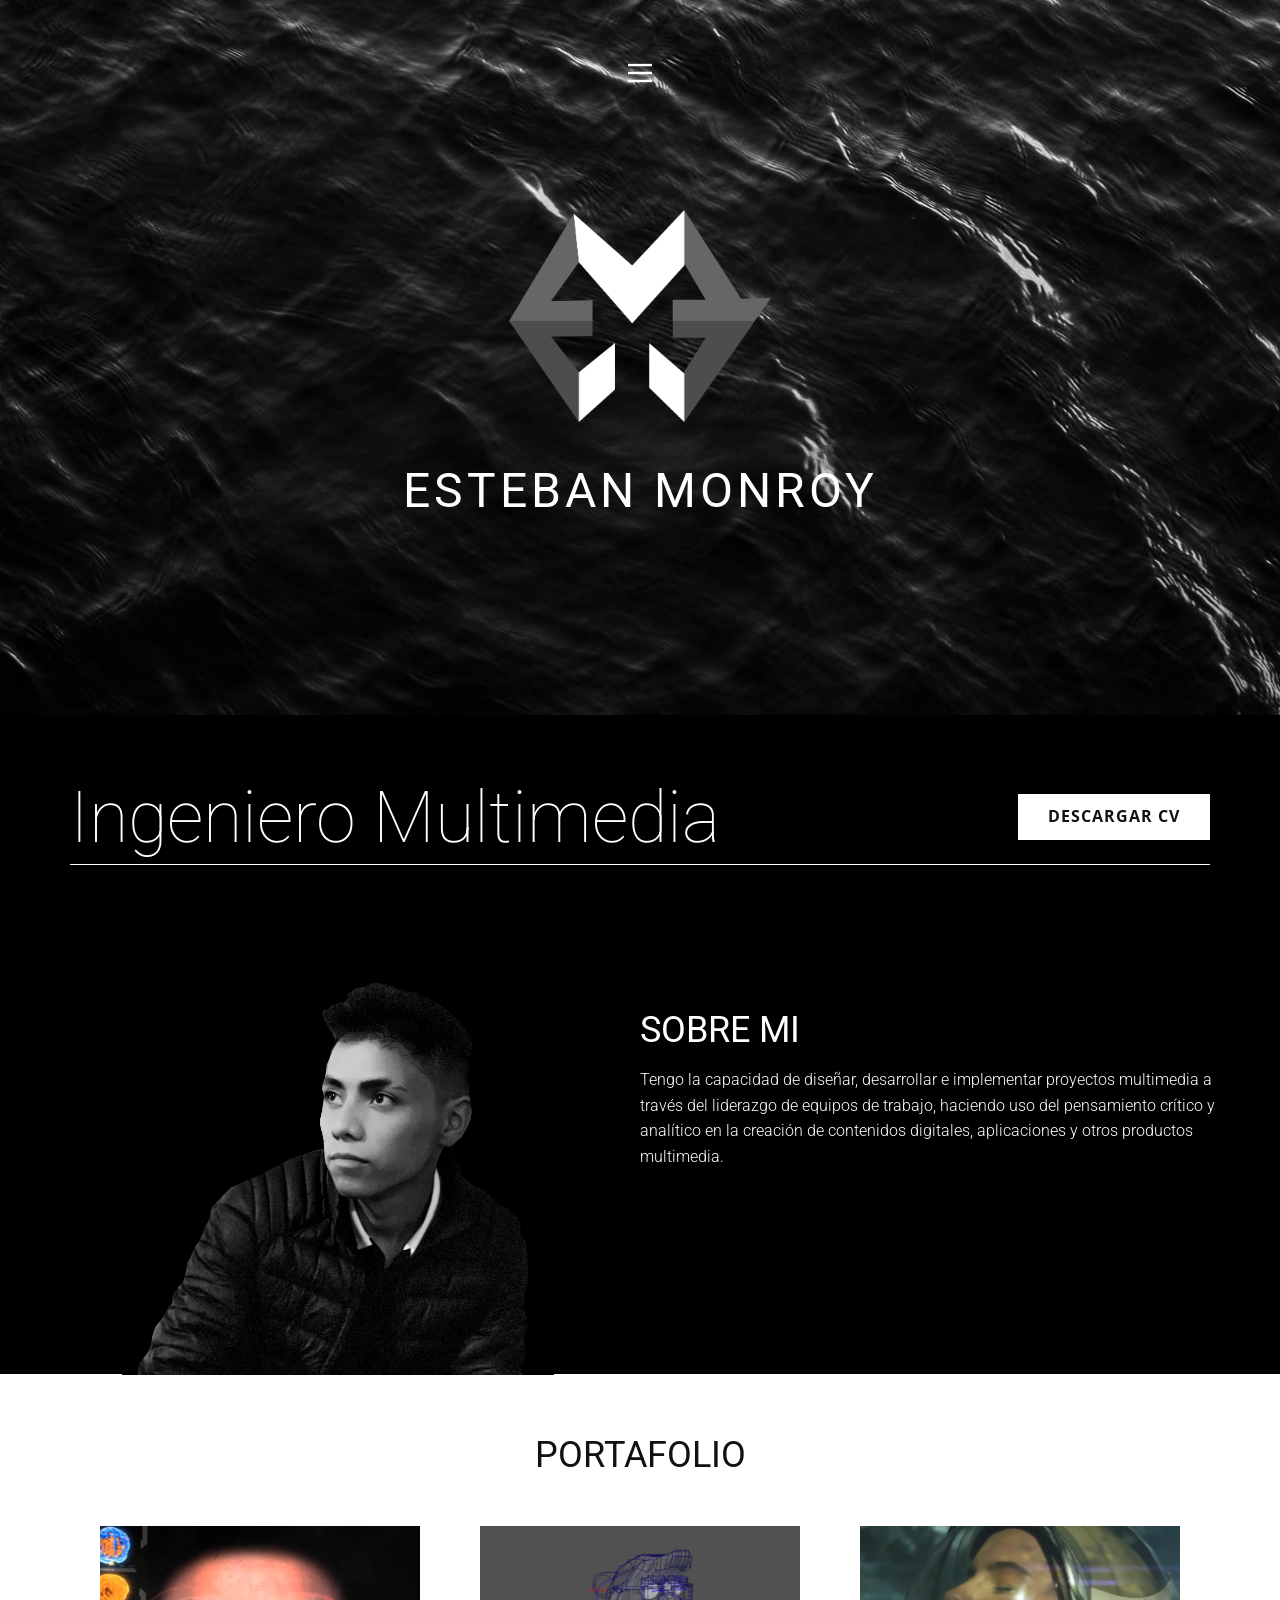
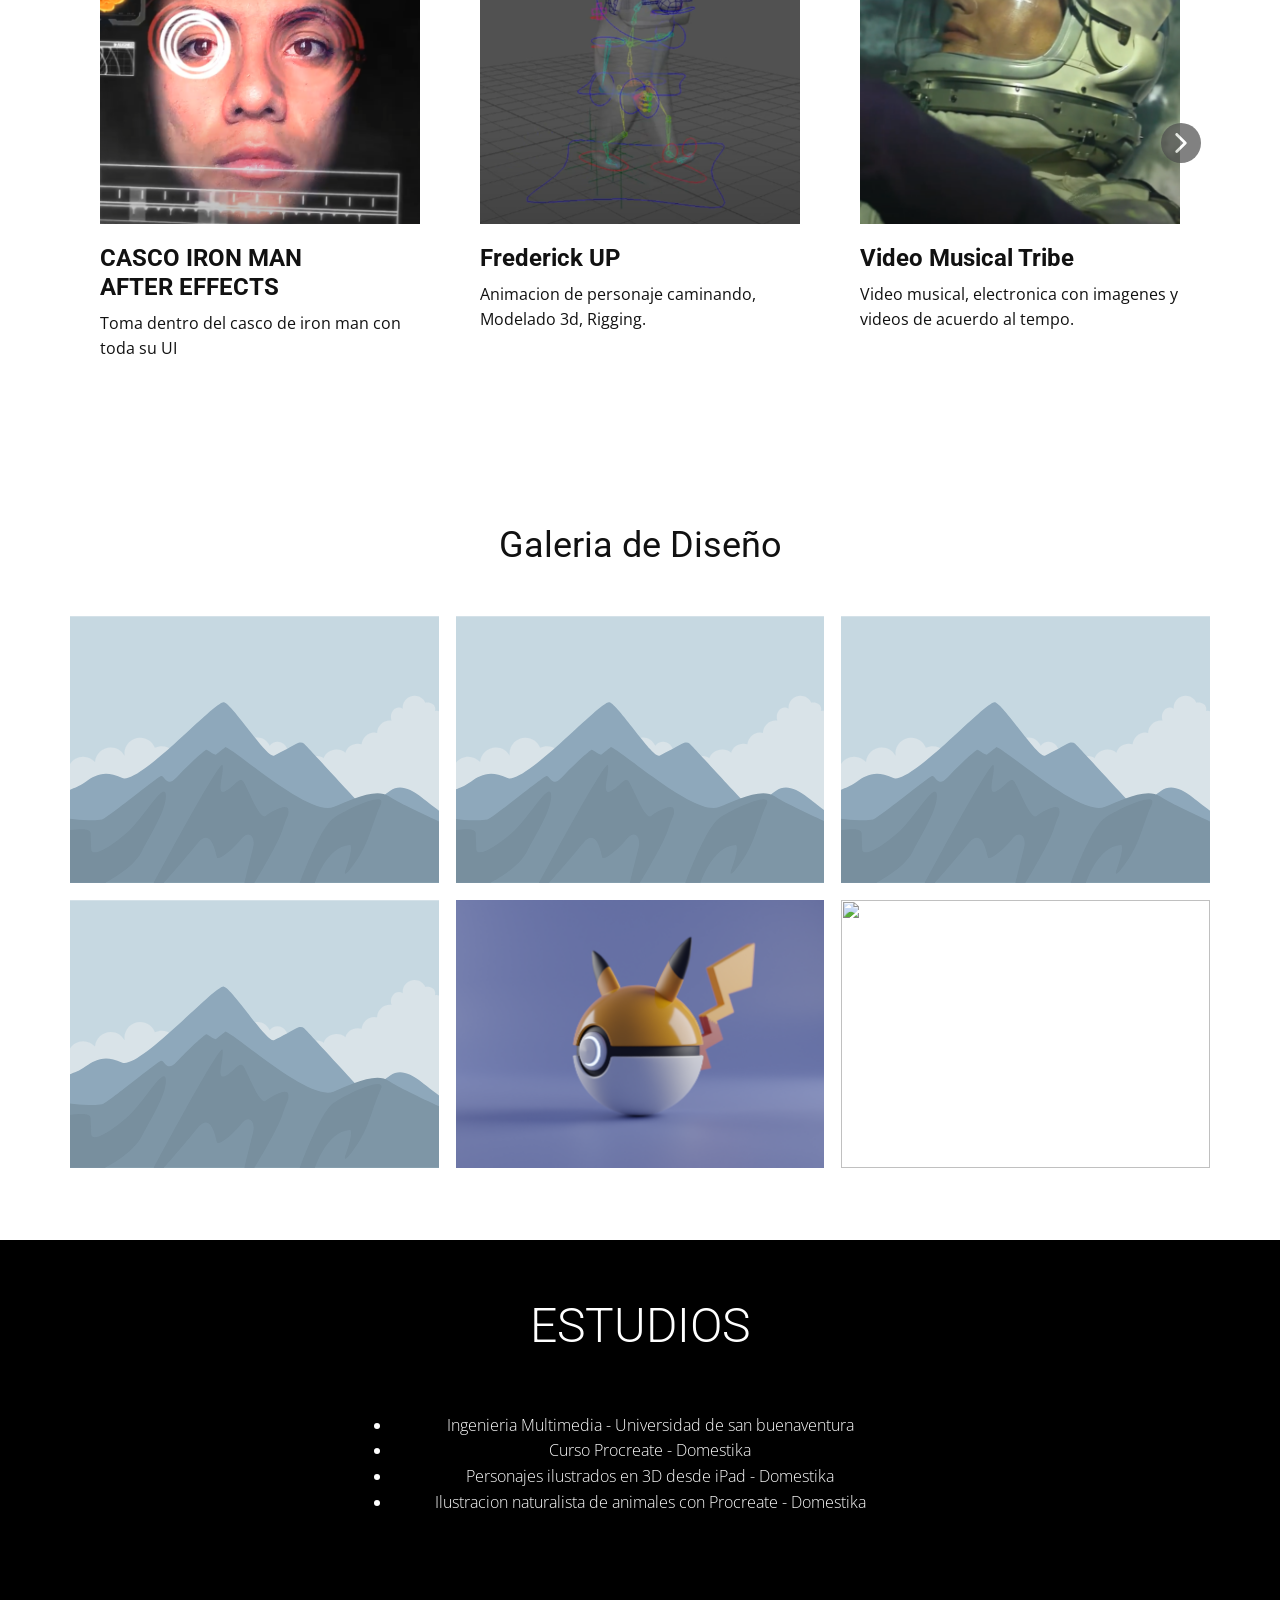
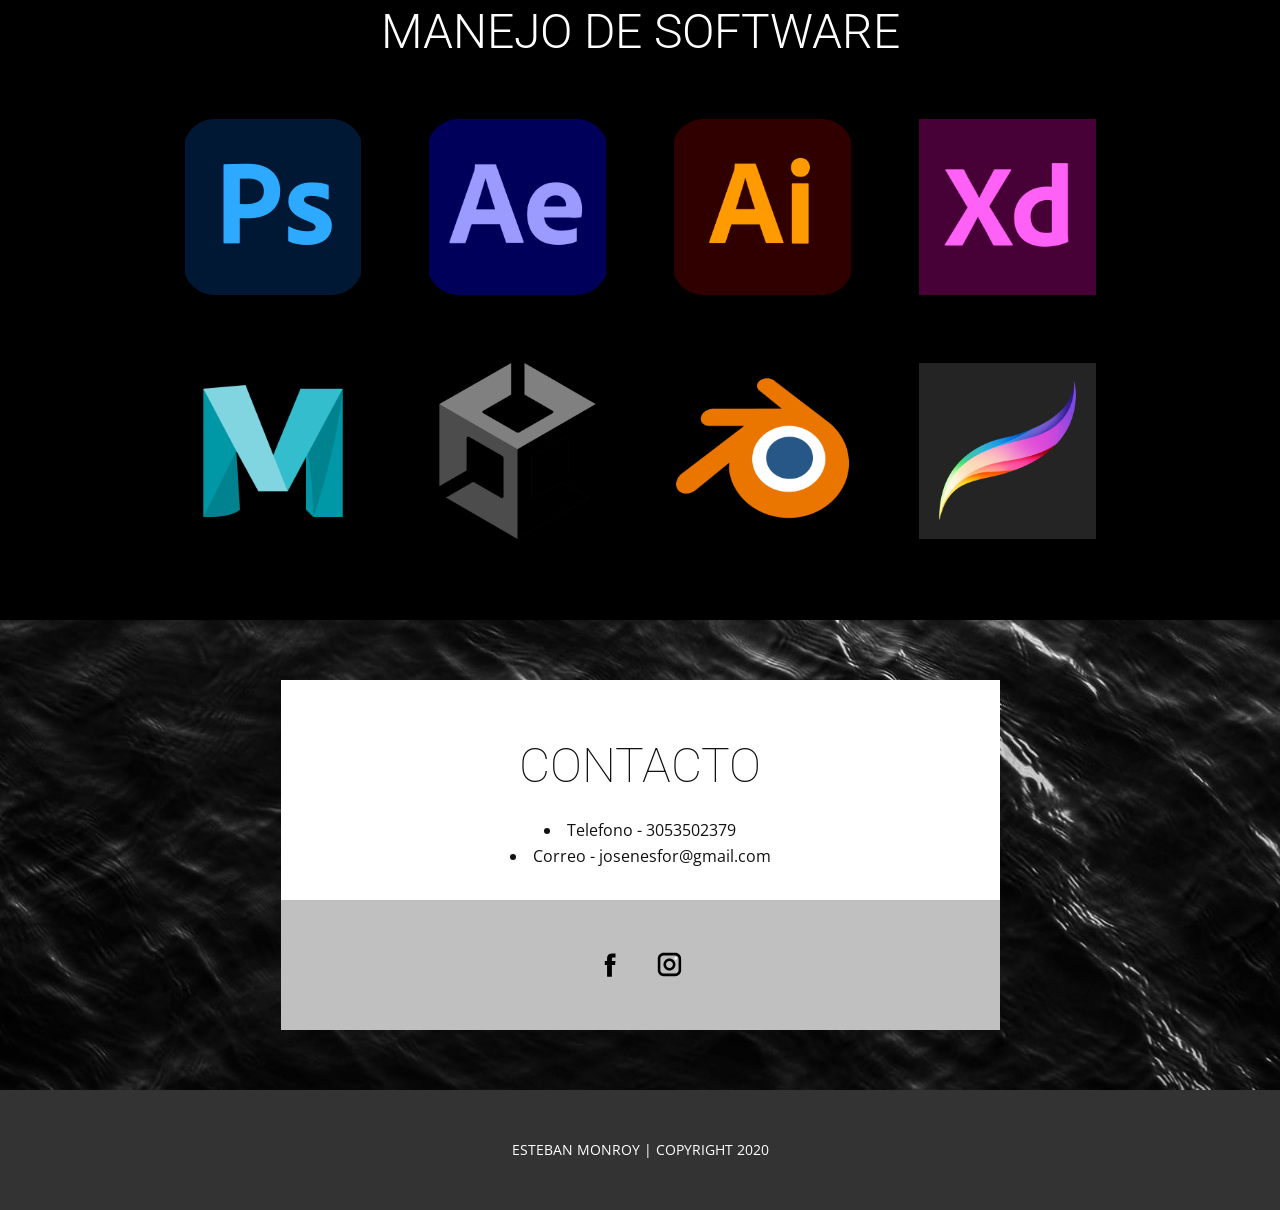
==== index.html @ 90d8652b "Update index.html" ====
<!DOCTYPE html>
<html style="font-size: 16px;" lang="es"><head>
    <meta name="viewport" content="width=device-width, initial-scale=1.0">
    <meta charset="utf-8">
    <meta name="keywords" content="Our advantages, good ideas&nbsp;great concept, About Our Team, testimonials, follow us">
    <meta name="description" content="">
    <title>Portafolio</title>
    <link rel="stylesheet" href="style.css" media="screen">
    <link rel="stylesheet" href="Portafolio.css" media="screen">
    <script class="u-script" type="text/javascript" src="js/jquery.js" defer=""></script>
    <script class="u-script" type="text/javascript" src="js/julios.js" defer=""></script>
    <meta name="generator" content="">
    <link id="u-theme-google-font" rel="stylesheet" href="https://fonts.googleapis.com/css?family=Roboto:100,100i,300,300i,400,400i,500,500i,700,700i,900,900i|Open+Sans:300,300i,400,400i,500,500i,600,600i,700,700i,800,800i">
    <meta name="theme-color" content="#478ac9">
    <meta property="og:title" content="Portafolio">
    <meta property="og:description" content="">
    <meta property="og:type" content="website">
  </head>
  <body class="u-body u-overlap u-xl-mode" data-lang="es"><header class="u-clearfix u-header u-sticky-d887 u-header" id="sec-5d52"><div class="u-clearfix u-sheet u-sheet-1">
        <nav class="u-align-left u-menu u-menu-hamburger u-offcanvas u-menu-1" data-responsive-from="XL">
          <div class="menu-collapse">
            <a class="u-button-style u-custom-text-active-color u-custom-text-color u-nav-link u-text-white" href="#" style="font-size: calc(1em + 8px); background-image: none;">
              <svg class="u-svg-link" preserveAspectRatio="xMidYMin slice" viewBox="0 0 302 302" style=""><use xmlns:xlink="http://www.w3.org/1999/xlink" xlink:href="#svg-5c50"></use></svg>
              <svg xmlns="http://www.w3.org/2000/svg" xmlns:xlink="http://www.w3.org/1999/xlink" version="1.1" id="svg-5c50" x="0px" y="0px" viewBox="0 0 302 302" style="enable-background:new 0 0 302 302;" xml:space="preserve" class="u-svg-content"><g><rect y="36" width="302" height="30"></rect><rect y="236" width="302" height="30"></rect><rect y="136" width="302" height="30"></rect>
</g><g></g><g></g><g></g><g></g><g></g><g></g><g></g><g></g><g></g><g></g><g></g><g></g><g></g><g></g><g></g></svg>
            </a>
          </div>
          <div class="u-custom-menu u-nav-container">
            <ul class="u-nav u-unstyled u-nav-1"><li class="u-nav-item"><a class="u-button-style u-nav-link u-text-active-palette-1-base u-text-hover-palette-2-base u-text-white" href="Portafolio.html#carousel_fd70" style="padding: 10px 20px;">Sobre mi</a>
</li><li class="u-nav-item"><a class="u-button-style u-nav-link u-text-active-palette-1-base u-text-hover-palette-2-base u-text-white" href="Portafolio.html#sec-193d" style="padding: 10px 20px;">Portafolio</a>
</li><li class="u-nav-item"><a class="u-button-style u-nav-link u-text-active-palette-1-base u-text-hover-palette-2-base u-text-white" href="Portafolio.html#carousel_4880" style="padding: 10px 20px;">Contacto</a>
</li></ul>
          </div>
          <div class="u-custom-menu u-nav-container-collapse">
            <div class="u-align-center u-black u-container-style u-inner-container-layout u-opacity u-opacity-95 u-sidenav">
              <div class="u-sidenav-overflow">
                <div class="u-menu-close"></div>
                <ul class="u-align-center u-nav u-popupmenu-items u-unstyled u-nav-2"><li class="u-nav-item"><a class="u-button-style u-nav-link" href="Portafolio.html#carousel_fd70">Sobre mi</a>
</li><li class="u-nav-item"><a class="u-button-style u-nav-link" href="Portafolio.html#sec-193d">Portafolio</a>
</li><li class="u-nav-item"><a class="u-button-style u-nav-link" href="Portafolio.html#carousel_4880">Contacto</a>
</li></ul>
              </div>
            </div>
            <div class="u-black u-menu-overlay u-opacity u-opacity-70"></div>
          </div>
        </nav>
      </div><style class="u-sticky-style" data-style-id="d887">.u-sticky-fixed.u-sticky-d887:before, .u-body.u-sticky-fixed .u-sticky-d887:before {
borders: top right bottom left !important
}</style></header>
    <section class="u-align-center u-clearfix u-image u-section-1" id="carousel_3143" data-image-width="1600" data-image-height="1067">
      <div class="u-clearfix u-sheet u-sheet-1">
        <img class="u-image u-image-default u-image-1" src="images/LOGOblanco.png" alt="" data-image-width="2705" data-image-height="2184">
        <div class="u-align-center u-container-style u-group u-shape-rectangle u-group-1">
          <div class="u-container-layout u-container-layout-1">
            <h4 class="u-text u-text-body-alt-color u-text-1">esteban monroy</h4>
          </div>
        </div>
      </div>
    </section>
	 
    <section class="u-align-center-lg u-align-center-md u-align-center-sm u-align-center-xl u-align-left-xs u-black u-clearfix u-section-2" id="carousel_fd70">
      <div class="u-clearfix u-sheet u-sheet-1">
        <a href="files/HOJA_DE_VIDA_DEFINITIVA.png" class="u-border-none u-btn u-button-style u-file-link u-white u-btn-1" target="_blank">DESCARGAR CV</a>
        <h2 class="u-align-left u-text u-text-1">Ingeniero Multime​dia</h2>
        <div class="u-border-1 u-border-white u-expanded-width u-line u-line-horizontal u-line-1"></div>
        <img class="u-expanded-width-xs u-image u-image-default u-image-1" alt="" data-image-width="839" data-image-height="1380" src="images/FF.jpg">
        <h4 class="u-align-left u-text u-text-2">SOBRE MI</h4>
        <p class="u-align-left u-custom-font u-heading-font u-text u-text-3"> Tengo la capacidad de diseñar, desarrollar
e implementar proyectos multimedia a través del liderazgo de equipos de trabajo,
haciendo uso del pensamiento crítico y analítico en la creación de contenidos
digitales, aplicaciones y otros productos multimedia.</p>
      </div>
    </section>
    <section class="u-align-center u-clearfix u-section-3" id="sec-193d">
      <div class="u-clearfix u-sheet u-valign-middle u-sheet-1">
        <h2 class="u-text u-text-default u-text-1">PORTAFOLIO</h2>
        <div class="u-expanded-width u-layout-horizontal u-list u-list-1">
          <div class="u-repeater u-repeater-1">
            <div class="u-align-left u-container-style u-list-item u-repeater-item">
              <div class="u-container-layout u-similar-container u-valign-top u-container-layout-1">
                <img class="u-expanded-width u-image u-image-default u-image-1" alt="" data-image-width="937" data-image-height="648" src="images/IRONMAN.png" data-href="https://youtu.be/lb_Itl7jSt4" data-target="_blank">
                <h4 class="u-text u-text-2">CASCO IRON MAN AFTER EFFECTS<br>
                </h4>
                <p class="u-text u-text-3">Toma dentro del casco de iron man con toda su UI</p>
              </div>
            </div>
            <div class="u-align-left u-container-style u-list-item u-repeater-item">
              <div class="u-container-layout u-similar-container u-valign-top u-container-layout-2">
                <img class="u-expanded-width u-image u-image-default u-image-2" alt="" data-image-width="456" data-image-height="487" src="images/FRED.png" data-href="https://youtu.be/0KXmQfmHPsg" data-target="_blank">
                <h4 class="u-text u-text-4">Frederick UP</h4>
                <p class="u-text u-text-5">Animacion de personaje caminando, Modelado 3d, Rigging.</p>
              </div>
            </div>
            <div class="u-align-left u-container-style u-list-item u-repeater-item">
              <div class="u-container-layout u-similar-container u-valign-top u-container-layout-3">
                <img class="u-expanded-width u-image u-image-default u-image-3" alt="" data-image-width="902" data-image-height="630" src="images/astro.png" data-href="https://youtu.be/EswX46_uDIc" data-target="_blank">
                <h4 class="u-text u-text-6">Video Musical Tribe</h4>
                <p class="u-text u-text-7">Video musical, electronica con imagenes y videos de acuerdo al tempo.</p>
              </div>
            </div>
            <div class="u-align-left u-container-style u-list-item u-repeater-item">
              <div class="u-container-layout u-similar-container u-valign-top u-container-layout-4">
                <img class="u-expanded-width u-image u-image-default u-image-4" alt="" data-image-width="607" data-image-height="573" src="images/solar.png" data-href="https://youtu.be/O6yEi99Kqw0" data-target="_blank">
                <h4 class="u-text u-text-8">Sistema solar</h4>
                <p class="u-text u-text-9">Sistema solar creado con three.js</p>
              </div>
            </div>
            <div class="u-align-left u-container-style u-list-item u-repeater-item">
              <div class="u-container-layout u-similar-container u-valign-top u-container-layout-5">
                <img class="u-expanded-width u-image u-image-default u-image-5" alt="" data-image-width="647" data-image-height="555" src="images/juego.png" data-href="https://drive.google.com/drive/folders/1a66Q8Da0A51K2VMlPHNgiuGNJWp1ttrE?usp=sharing" data-target="_blank">
                <h4 class="u-text u-text-10">Juego Carro</h4>
                <p class="u-text u-text-11">Juego creado en Unity 3d.</p>
              </div>
            </div>
            <div class="u-align-left u-container-style u-list-item u-repeater-item">
              <div class="u-container-layout u-similar-container u-valign-top u-container-layout-6">
                <img class="u-expanded-width u-image u-image-default u-image-6" alt="" data-image-width="590" data-image-height="616" src="images/portal.png" data-href="https://youtu.be/Dad-5FTRIBs" data-target="_blank">
                <h4 class="u-text u-text-12">Portal Doctor Strange</h4>
                <p class="u-text u-text-13">Demostracion de manejo de nParticles en Maya.</p>
              </div>
            </div>
            <div class="u-align-left u-container-style u-list-item u-repeater-item">
              <div class="u-container-layout u-similar-container u-valign-top u-container-layout-7">
                <img class="u-expanded-width u-image u-image-default u-image-7" alt="" data-image-width="590" data-image-height="616" src="images/blandos.png" data-href="https://youtu.be/7Gz3d4m-Qxc">
                <h4 class="u-text u-text-14">Cuerpos Blandos</h4>
                <p class="u-text u-text-15">Demostracion de manejo de cuerpos blandos en Maya.</p>
              </div>
            </div>
          </div>
          <a class="u-absolute-vcenter u-gallery-nav u-gallery-nav-prev u-grey-70 u-icon-circle u-opacity u-opacity-70 u-spacing-10 u-text-white u-gallery-nav-1" href="#" role="button">
            <span aria-hidden="true">
              <svg viewBox="0 0 451.847 451.847"><path d="M97.141,225.92c0-8.095,3.091-16.192,9.259-22.366L300.689,9.27c12.359-12.359,32.397-12.359,44.751,0
c12.354,12.354,12.354,32.388,0,44.748L173.525,225.92l171.903,171.909c12.354,12.354,12.354,32.391,0,44.744
c-12.354,12.365-32.386,12.365-44.745,0l-194.29-194.281C100.226,242.115,97.141,234.018,97.141,225.92z"></path></svg>
            </span>
            <span class="sr-only">
              <svg viewBox="0 0 451.847 451.847"><path d="M97.141,225.92c0-8.095,3.091-16.192,9.259-22.366L300.689,9.27c12.359-12.359,32.397-12.359,44.751,0
c12.354,12.354,12.354,32.388,0,44.748L173.525,225.92l171.903,171.909c12.354,12.354,12.354,32.391,0,44.744
c-12.354,12.365-32.386,12.365-44.745,0l-194.29-194.281C100.226,242.115,97.141,234.018,97.141,225.92z"></path></svg>
            </span>
          </a>
          <a class="u-gallery-nav u-gallery-nav-next u-grey-70 u-icon-circle u-opacity u-opacity-70 u-spacing-10 u-text-white u-gallery-nav-2" href="#" role="button">
            <span aria-hidden="true">
              <svg viewBox="0 0 451.846 451.847"><path d="M345.441,248.292L151.154,442.573c-12.359,12.365-32.397,12.365-44.75,0c-12.354-12.354-12.354-32.391,0-44.744
L278.318,225.92L106.409,54.017c-12.354-12.359-12.354-32.394,0-44.748c12.354-12.359,32.391-12.359,44.75,0l194.287,194.284
c6.177,6.18,9.262,14.271,9.262,22.366C354.708,234.018,351.617,242.115,345.441,248.292z"></path></svg>
            </span>
            <span class="sr-only">
              <svg viewBox="0 0 451.846 451.847"><path d="M345.441,248.292L151.154,442.573c-12.359,12.365-32.397,12.365-44.75,0c-12.354-12.354-12.354-32.391,0-44.744
L278.318,225.92L106.409,54.017c-12.354-12.359-12.354-32.394,0-44.748c12.354-12.359,32.391-12.359,44.75,0l194.287,194.284
c6.177,6.18,9.262,14.271,9.262,22.366C354.708,234.018,351.617,242.115,345.441,248.292z"></path></svg>
            </span>
          </a>
        </div>
      </div>
    </section>
	  <section class="u-align-center u-clearfix u-block-1c5e-1" custom-posts-hash="T" data-post-id="1096038250" data-section-properties="{&quot;grid-spacing&quot;:&quot;10&quot;,&quot;spacingAdditional&quot;:&quot;none&quot;,&quot;stretch&quot;:true}" data-id="1c5e" data-posts-content="[{'images':[],'maps':[],'videos':[],'icons':[],'textWidth':1140,'textHeight':786,'id':1,'headingProp':'h2','textProp':'text'}]" data-style="gallery-2" id="sec-8913" data-source="Sketch" style="">
  <div class="u-clearfix u-sheet u-valign-middle u-block-1c5e-2" data-height-lg="598" data-height-md="534" data-height-sm="923" data-height-xs="1784" style="min-height: 786px">
    <h2 class="u-text u-text-default u-block-control u-block-1c5e-3" style="margin-top: 60px; margin-left: auto; margin-right: auto; margin-bottom: 0" data-block="14" data-block-type="Text">Galeria de Diseño</h2>
    
    <div class="u-expanded-width u-gallery u-layout-grid u-lightbox u-show-text-on-hover u-block-control u-block-1c5e-5" style="height: 552px; margin-top: 50px; margin-bottom: 60px; grid-gap: 17px 17px" data-block="16">
      <div class="u-gallery-inner u-block-1c5e-19" style="grid-template-columns: repeat(3, auto); grid-gap: 17px">
        <div class="u-effect-fade u-gallery-item u-block-control u-block-1c5e-6" style="" data-block="17" data-block-type="GalleryItem">
          <div class="u-back-slide u-block-1c5e-7" style="">
            <img class="u-back-image u-expanded u-block-1c5e-15" src="[data-uri]" style="">
          </div>
          <div class="u-over-slide u-shading u-block-1c5e-8" style="background-image: linear-gradient(0deg, rgba(var(--black-r),var(--black-g),var(--black-b),0.2), rgba(var(--black-r),var(--black-g),var(--black-b),0.2)); padding-top: 20px; padding-bottom: 20px; padding-left: 20px; padding-right: 20px">
            <h3 class="u-gallery-heading"></h3>
            <p class="u-gallery-text"></p>
          </div>
        </div>
        <div class="u-effect-fade u-gallery-item u-block-control u-block-1c5e-9" style="" data-block="18" data-block-type="GalleryItem">
          <div class="u-back-slide u-block-1c5e-10" style="">
            <img class="u-back-image u-expanded u-block-1c5e-16" src="[data-uri]" style="">
          </div>
          <div class="u-over-slide u-shading u-block-1c5e-11" style="background-image: linear-gradient(0deg, rgba(var(--black-r),var(--black-g),var(--black-b),0.2), rgba(var(--black-r),var(--black-g),var(--black-b),0.2)); padding-top: 20px; padding-bottom: 20px; padding-left: 20px; padding-right: 20px">
            <h3 class="u-gallery-heading"></h3>
            <p class="u-gallery-text"></p>
          </div>
        </div>
        <div class="u-effect-fade u-gallery-item u-block-control u-block-1c5e-12" style="" data-block="19" data-block-type="GalleryItem">
          <div class="u-back-slide u-block-1c5e-13" style="">
            <img class="u-back-image u-expanded u-block-1c5e-17" src="[data-uri]" style="">
          </div>
          <div class="u-over-slide u-shading u-block-1c5e-14" style="background-image: linear-gradient(0deg, rgba(var(--black-r),var(--black-g),var(--black-b),0.2), rgba(var(--black-r),var(--black-g),var(--black-b),0.2)); padding-top: 20px; padding-bottom: 20px; padding-left: 20px; padding-right: 20px">
            <h3 class="u-gallery-heading"></h3>
            <p class="u-gallery-text"></p>
          </div>
        </div>
        <div class="u-effect-fade u-gallery-item u-block-control u-block-1c5e-20" style="" data-block="20">
          <div class="u-back-slide u-block-1c5e-21" style="">
            <img class="u-back-image u-expanded u-block-1c5e-22" src="[data-uri]" style="">
          </div>
          <div class="u-over-slide u-shading u-block-1c5e-23" style="background-image: linear-gradient(0deg, rgba(var(--black-r),var(--black-g),var(--black-b),0.2), rgba(var(--black-r),var(--black-g),var(--black-b),0.2)); padding-top: 20px; padding-bottom: 20px; padding-left: 20px; padding-right: 20px">
            <h3 class="u-gallery-heading"></h3>
            <p class="u-gallery-text"></p>
          </div>
        </div>
        <div class="u-effect-fade u-gallery-item u-block-control u-block-1c5e-24" style="" data-block="21" data-block-type="GalleryItem">
          <div class="u-back-slide u-block-1c5e-25" style="">
            <img class="u-back-image u-expanded u-block-1c5e-26" src="images/pokeball.png" style="">
          </div>
          <div class="u-over-slide u-shading u-block-1c5e-27" style="background-image: linear-gradient(0deg, rgba(var(--black-r),var(--black-g),var(--black-b),0.2), rgba(var(--black-r),var(--black-g),var(--black-b),0.2)); padding-top: 20px; padding-bottom: 20px; padding-left: 20px; padding-right: 20px">
            <h3 class="u-gallery-heading"></h3>
            <p class="u-gallery-text"></p>
          </div>
        </div>
        <div class="u-effect-fade u-gallery-item u-block-control u-block-1c5e-28" style="" data-block="22">
          <div class="u-back-slide u-block-1c5e-29" style="">
            <img class="u-back-image u-expanded u-block-1c5e-30" src="images/cactus.png" style="">
          </div>
          <div class="u-over-slide u-shading u-block-1c5e-31" style="background-image: linear-gradient(0deg, rgba(var(--black-r),var(--black-g),var(--black-b),0.2), rgba(var(--black-r),var(--black-g),var(--black-b),0.2)); padding-top: 20px; padding-bottom: 20px; padding-left: 20px; padding-right: 20px">
            <h3 class="u-gallery-heading"></h3>
            <p class="u-gallery-text"></p>
          </div>
        </div>
      </div>
    </div>
  </div>
    <section class="u-align-center u-black u-clearfix u-section-4" id="carousel_c760">
      <div class="u-clearfix u-sheet u-sheet-1">
        <h2 class="u-text u-text-1">eSTUDIOS</h2>
        <ul class="u-text u-text-2">
          <li>Ingenieria Multimedia - Universidad de san buenaventura</li>
          <li>Curso Procreate - Domestika</li>
          <li>Personajes ilustrados en 3D desde iPad - Domestika</li>
          <li>Ilustracion naturalista de animales con Procreate - Domestika</li>
        </ul>
        <h2 class="u-text u-text-3">manejo de software</h2>
        <div class="u-gallery u-layout-grid u-no-transition u-show-text-none u-gallery-1">
          <div class="u-gallery-inner u-gallery-inner-1">
            <div class="u-gallery-item u-shape-rectangle" data-animation-name="" data-animation-duration="0" data-animation-delay="0" data-animation-direction="">
              <div class="u-back-slide">
                <img class="u-back-image u-expanded" src="images/Adobe_Photoshop_CC_icon.svg.png" data-image-width="180" data-image-height="176">
              </div>
              <div class="u-over-slide u-shading u-over-slide-1">
                <h3 class="u-gallery-heading"></h3>
                <p class="u-gallery-text"></p>
              </div>
            </div>
            <div class="u-gallery-item u-shape-rectangle" data-animation-name="" data-animation-duration="0" data-animation-delay="0" data-animation-direction="">
              <div class="u-back-slide" data-image-width="2101" data-image-height="2048">
                <img class="u-back-image u-expanded" src="images/Adobe_After_Effects_CC_icon.svg.png" data-image-width="180" data-image-height="176">
              </div>
              <div class="u-over-slide u-shading u-over-slide-2">
                <h3 class="u-gallery-heading"></h3>
                <p class="u-gallery-text"></p>
              </div>
            </div>
            <div class="u-gallery-item u-shape-rectangle" data-animation-name="" data-animation-duration="0" data-animation-delay="0" data-animation-direction="">
              <div class="u-back-slide" data-image-width="1051" data-image-height="1025">
                <img class="u-back-image u-expanded" src="images/Adobe_Illustrator_CC_icon.svg.png" data-image-width="180" data-image-height="176">
              </div>
              <div class="u-over-slide u-shading u-over-slide-3">
                <h3 class="u-gallery-heading"></h3>
                <p class="u-gallery-text"></p>
              </div>
            </div>
            <div class="u-gallery-item u-shape-rectangle" data-animation-name="" data-animation-duration="0" data-animation-delay="0" data-animation-direction="">
              <div class="u-back-slide">
                <img class="u-back-image u-expanded" src="images/unnamed.png" data-image-width="512" data-image-height="512">
              </div>
              <div class="u-over-slide u-shading u-over-slide-4">
                <h3 class="u-gallery-heading"></h3>
                <p class="u-gallery-text"></p>
              </div>
            </div>
            <div class="u-gallery-item u-shape-rectangle" data-animation-name="" data-animation-duration="0" data-animation-delay="0" data-animation-direction="">
              <div class="u-back-slide">
                <img class="u-back-image u-expanded u-image-contain" src="images/autodesk-maya.png" data-image-width="480" data-image-height="480">
              </div>
              <div class="u-over-slide u-shading u-over-slide-5">
                <h3 class="u-gallery-heading"></h3>
                <p class="u-gallery-text"></p>
              </div>
            </div>
            <div class="u-gallery-item u-shape-rectangle" data-animation-name="" data-animation-duration="0" data-animation-delay="0" data-animation-direction="">
              <div class="u-back-slide" data-image-width="512" data-image-height="512">
                <img class="u-back-image u-expanded" src="images/5969294.png" data-image-width="180" data-image-height="176">
              </div>
              <div class="u-over-slide u-shading u-over-slide-6">
                <h3 class="u-gallery-heading"></h3>
                <p class="u-gallery-text"></p>
              </div>
            </div>
            <div class="u-gallery-item u-shape-rectangle" data-animation-name="" data-animation-duration="0" data-animation-delay="0" data-animation-direction="">
              <div class="u-back-slide" data-image-width="512" data-image-height="512">
                <img class="u-back-image u-expanded" src="images/blender-icon.png" data-image-width="180" data-image-height="176">
              </div>
              <div class="u-over-slide u-shading u-over-slide-7">
                <h3 class="u-gallery-heading"></h3>
                <p class="u-gallery-text"></p>
              </div>
            </div>
            <div class="u-gallery-item u-shape-rectangle" data-animation-name="" data-animation-duration="0" data-animation-delay="0" data-animation-direction="">
              <div class="u-back-slide" data-image-width="1024" data-image-height="1024">
                <img class="u-back-image u-expanded" src="images/a0c52a9161464b1736c6ff00cf49d81f.png" data-image-width="180" data-image-height="176">
              </div>
              <div class="u-over-slide u-shading u-over-slide-8">
                <h3 class="u-gallery-heading"></h3>
                <p class="u-gallery-text"></p>
              </div>
            </div>
          </div>
        </div>
      </div>
    </section>
    <section class="u-align-center u-clearfix u-image u-section-5" id="carousel_4880" data-image-width="1600" data-image-height="1067">
      <div class="u-clearfix u-sheet u-sheet-1">
        <div class="u-clearfix u-layout-wrap u-layout-wrap-1">
          <div class="u-layout">
            <div class="u-layout-col">
              <div class="u-align-center u-container-style u-layout-cell u-size-30 u-white u-layout-cell-1">
                <div class="u-container-layout u-valign-top-md u-valign-top-sm u-valign-top-xs u-container-layout-1">
                  <h2 class="u-text u-text-1">CONTACTO</h2>
                  <br>
                  <li>Telefono - 3053502379</li>
                  <li>Correo - josenesfor@gmail.com</li>
                </div>
              </div>
              
              <div class="u-align-center u-container-style u-grey-25 u-layout-cell u-size-30 u-layout-cell-2">
                <div class="u-container-layout u-valign-middle u-container-layout-2">
                  <div class="u-social-icons u-spacing-10 u-social-icons-1">
                    <a class="u-social-url" title="facebook" target="_blank" href="https://www.facebook.com/esteban.monroy.965"><span class="u-icon u-icon-circle u-social-facebook u-social-icon u-text-black u-icon-1"><svg class="u-svg-link" preserveAspectRatio="xMidYMin slice" viewBox="0 0 112 112" style=""><use xmlns:xlink="http://www.w3.org/1999/xlink" xlink:href="#svg-c37a"></use></svg><svg class="u-svg-content" viewBox="0 0 112 112" x="0" y="0" id="svg-c37a"><path fill="currentColor" d="M75.5,28.8H65.4c-1.5,0-4,0.9-4,4.3v9.4h13.9l-1.5,15.8H61.4v45.1H42.8V58.3h-8.8V42.4h8.8V32.2
	c0-7.4,3.4-18.8,18.8-18.8h13.8v15.4H75.5z"></path></svg></span>
                    </a>
                    <a class="u-social-url" title="instagram" target="_blank" href="https://www.instagram.com/allinonebogota/?igshid=ZDg1NjBiNjg%3D"><span class="u-icon u-icon-circle u-social-icon u-social-instagram u-text-black u-icon-2"><svg class="u-svg-link" preserveAspectRatio="xMidYMin slice" viewBox="0 0 112 112" style=""><use xmlns:xlink="http://www.w3.org/1999/xlink" xlink:href="#svg-e47b"></use></svg><svg class="u-svg-content" viewBox="0 0 112 112" x="0" y="0" id="svg-e47b"><path fill="currentColor" d="M55.9,32.9c-12.8,0-23.2,10.4-23.2,23.2s10.4,23.2,23.2,23.2s23.2-10.4,23.2-23.2S68.7,32.9,55.9,32.9z
	 M55.9,69.4c-7.4,0-13.3-6-13.3-13.3c-0.1-7.4,6-13.3,13.3-13.3s13.3,6,13.3,13.3C69.3,63.5,63.3,69.4,55.9,69.4z"></path><path fill="#FFFFFF" d="M79.7,26.8c-3,0-5.4,2.5-5.4,5.4s2.5,5.4,5.4,5.4c3,0,5.4-2.5,5.4-5.4S82.7,26.8,79.7,26.8z"></path><path fill="currentColor" d="M78.2,11H33.5C21,11,10.8,21.3,10.8,33.7v44.7c0,12.6,10.2,22.8,22.7,22.8h44.7c12.6,0,22.7-10.2,22.7-22.7
	V33.7C100.8,21.1,90.6,11,78.2,11z M91,78.4c0,7.1-5.8,12.8-12.8,12.8H33.5c-7.1,0-12.8-5.8-12.8-12.8V33.7
	c0-7.1,5.8-12.8,12.8-12.8h44.7c7.1,0,12.8,5.8,12.8,12.8V78.4z"></path></svg></span>
                    </a>
                  </div>
                </div>
              </div>
            </div>
          </div>
        </div>
      </div>
    </section>
    
    
    <footer class="u-align-center u-clearfix u-footer u-grey-80 u-footer" id="sec-9560"><div class="u-clearfix u-sheet u-sheet-1">
        <p class="u-small-text u-text u-text-variant u-text-1">ESTEBAN MONROY | COPYRIGHT 2020</p>
      </div></footer>

  
</body></html>
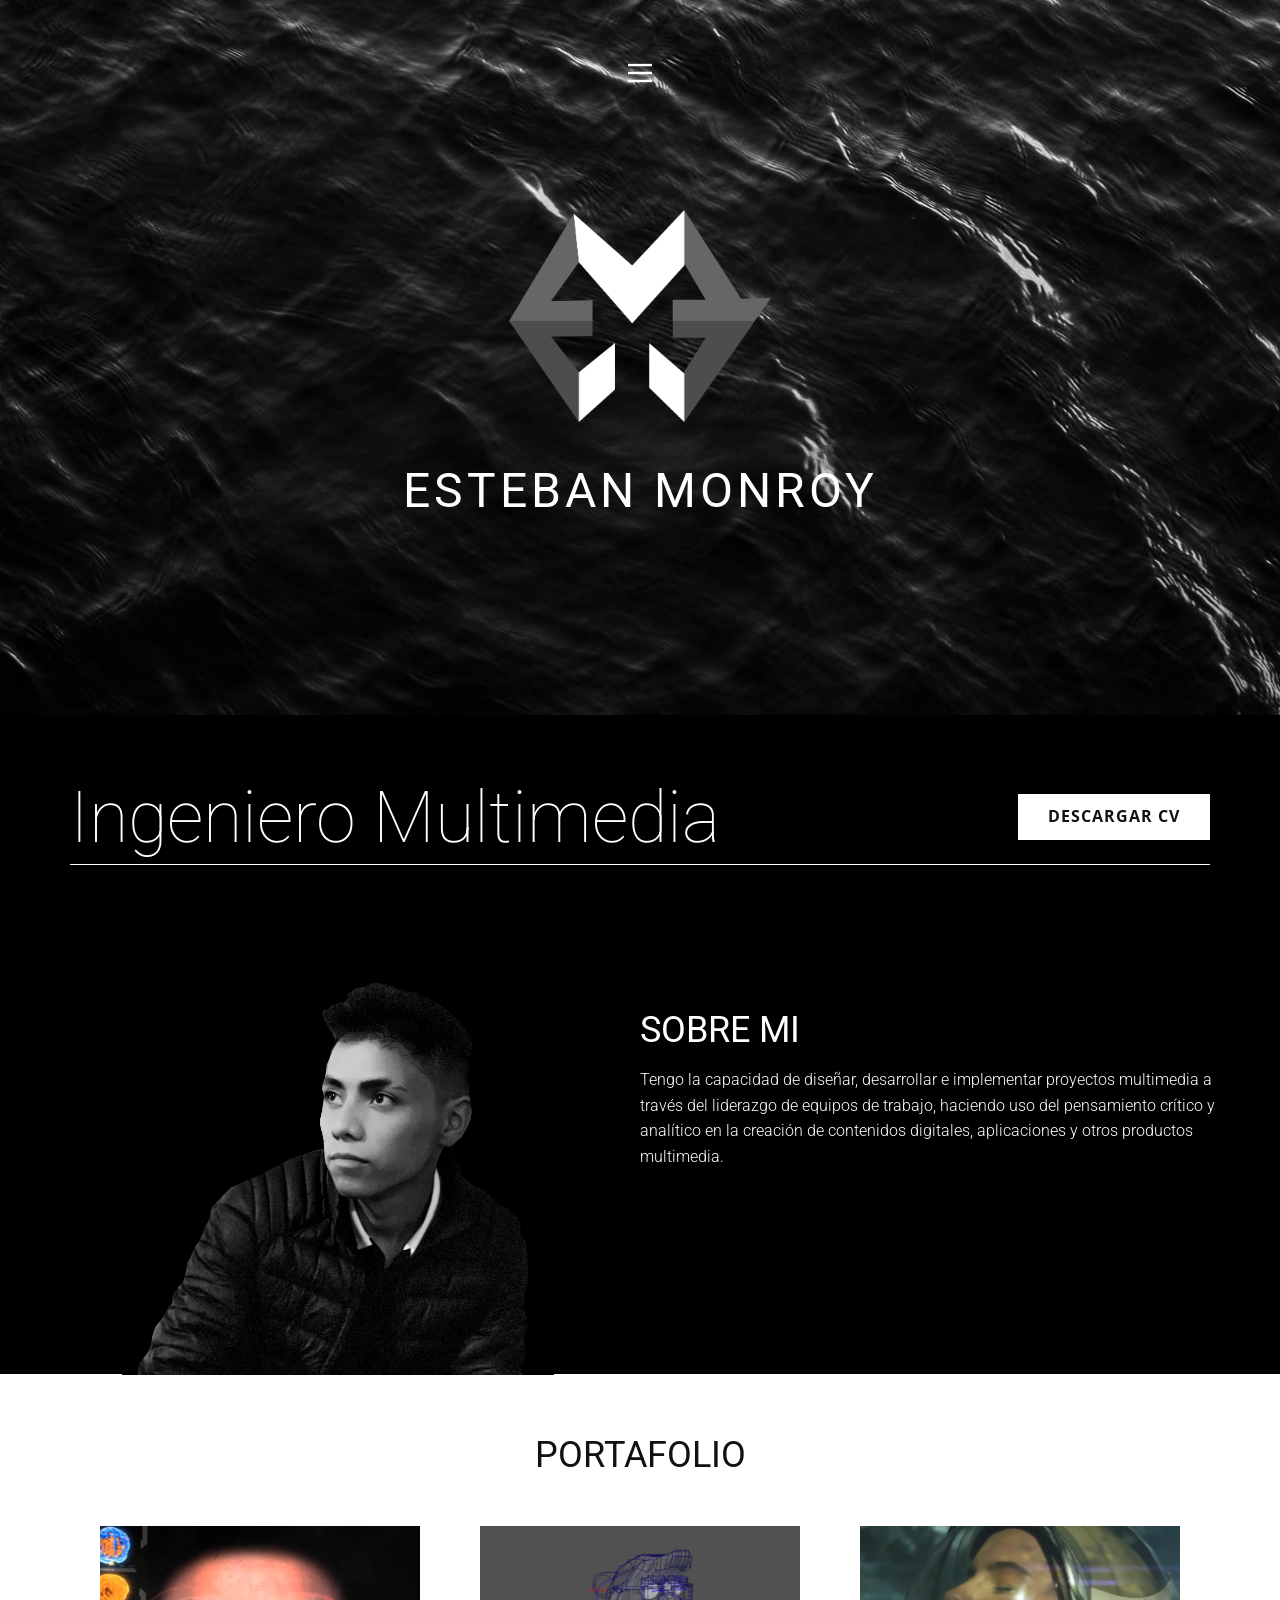
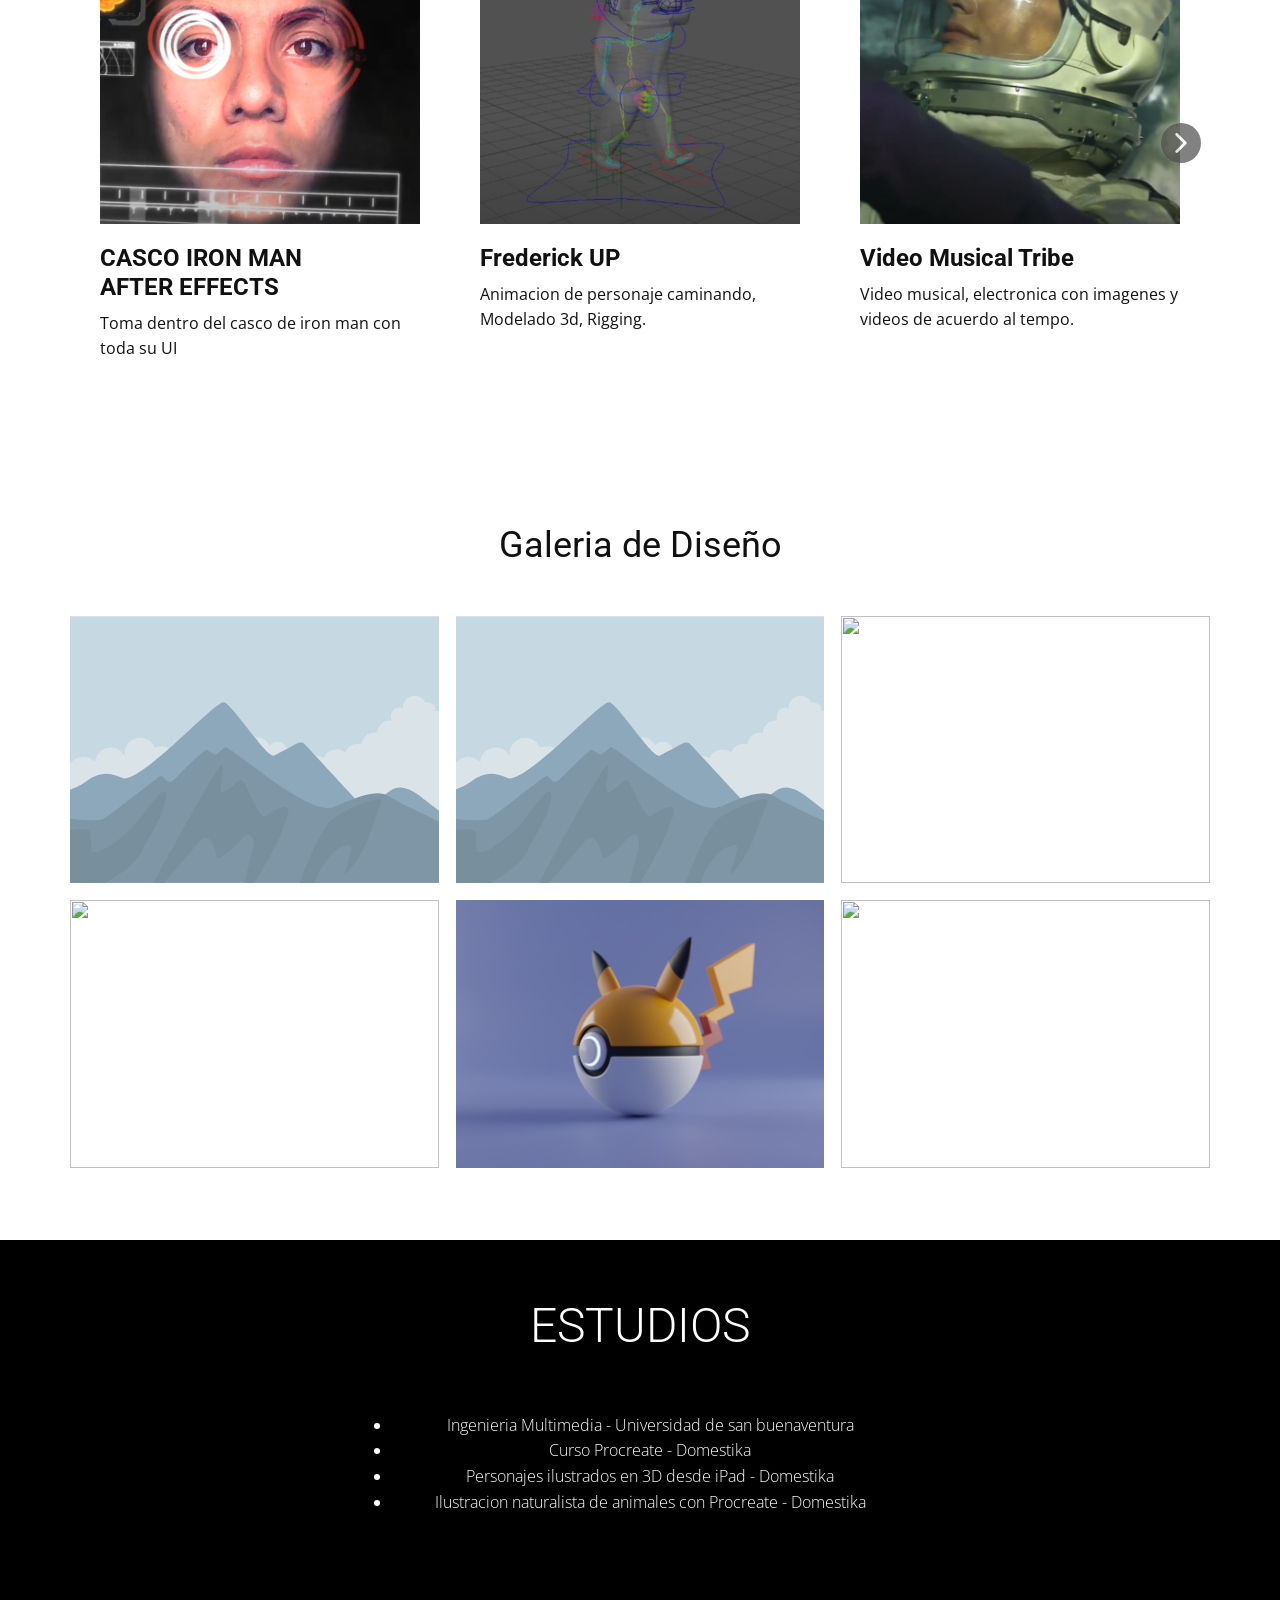
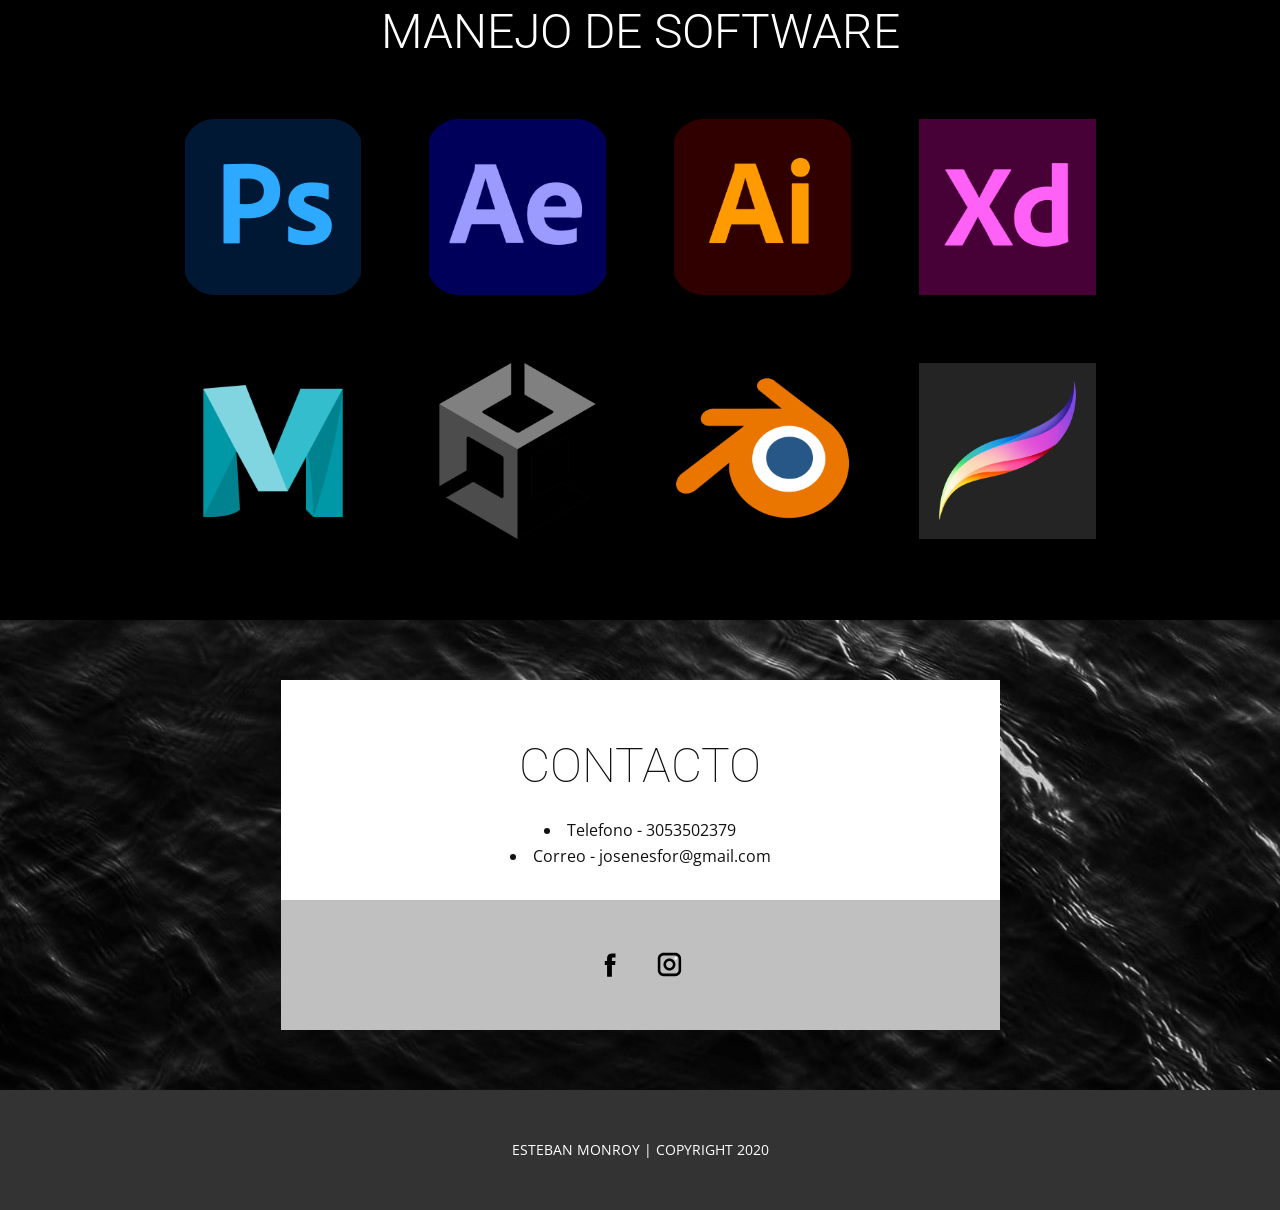
==== commit abf7c3a8: "Update index.html" ====
--- a/index.html
+++ b/index.html
@@ -100,9 +100,9 @@
             </div>
             <div class="u-align-left u-container-style u-list-item u-repeater-item">
               <div class="u-container-layout u-similar-container u-valign-top u-container-layout-4">
-                <img class="u-expanded-width u-image u-image-default u-image-4" alt="" data-image-width="607" data-image-height="573" src="images/solar.png" data-href="https://youtu.be/O6yEi99Kqw0" data-target="_blank">
-                <h4 class="u-text u-text-8">Sistema solar</h4>
-                <p class="u-text u-text-9">Sistema solar creado con three.js</p>
+                <img class="u-expanded-width u-image u-image-default u-image-4" alt="" data-image-width="607" data-image-height="573" src="images/waves.png" data-href="https://youtu.be/NyaN7M2RBeE" data-target="_blank">
+                <h4 class="u-text u-text-8">Movimiento con la musica C4D</h4>
+                <p class="u-text u-text-9">Movimiento de particulas creado con Cinema 4D</p>
               </div>
             </div>
             <div class="u-align-left u-container-style u-list-item u-repeater-item">
@@ -180,7 +180,7 @@
         </div>
         <div class="u-effect-fade u-gallery-item u-block-control u-block-1c5e-12" style="" data-block="19" data-block-type="GalleryItem">
           <div class="u-back-slide u-block-1c5e-13" style="">
-            <img class="u-back-image u-expanded u-block-1c5e-17" src="[data-uri]" style="">
+            <img class="u-back-image u-expanded u-block-1c5e-17" src="images/logo.png" style="">
           </div>
           <div class="u-over-slide u-shading u-block-1c5e-14" style="background-image: linear-gradient(0deg, rgba(var(--black-r),var(--black-g),var(--black-b),0.2), rgba(var(--black-r),var(--black-g),var(--black-b),0.2)); padding-top: 20px; padding-bottom: 20px; padding-left: 20px; padding-right: 20px">
             <h3 class="u-gallery-heading"></h3>
@@ -189,7 +189,7 @@
         </div>
         <div class="u-effect-fade u-gallery-item u-block-control u-block-1c5e-20" style="" data-block="20">
           <div class="u-back-slide u-block-1c5e-21" style="">
-            <img class="u-back-image u-expanded u-block-1c5e-22" src="[data-uri]" style="">
+            <img class="u-back-image u-expanded u-block-1c5e-22" src="images/ositoamoroso.png" style="">
           </div>
           <div class="u-over-slide u-shading u-block-1c5e-23" style="background-image: linear-gradient(0deg, rgba(var(--black-r),var(--black-g),var(--black-b),0.2), rgba(var(--black-r),var(--black-g),var(--black-b),0.2)); padding-top: 20px; padding-bottom: 20px; padding-left: 20px; padding-right: 20px">
             <h3 class="u-gallery-heading"></h3>
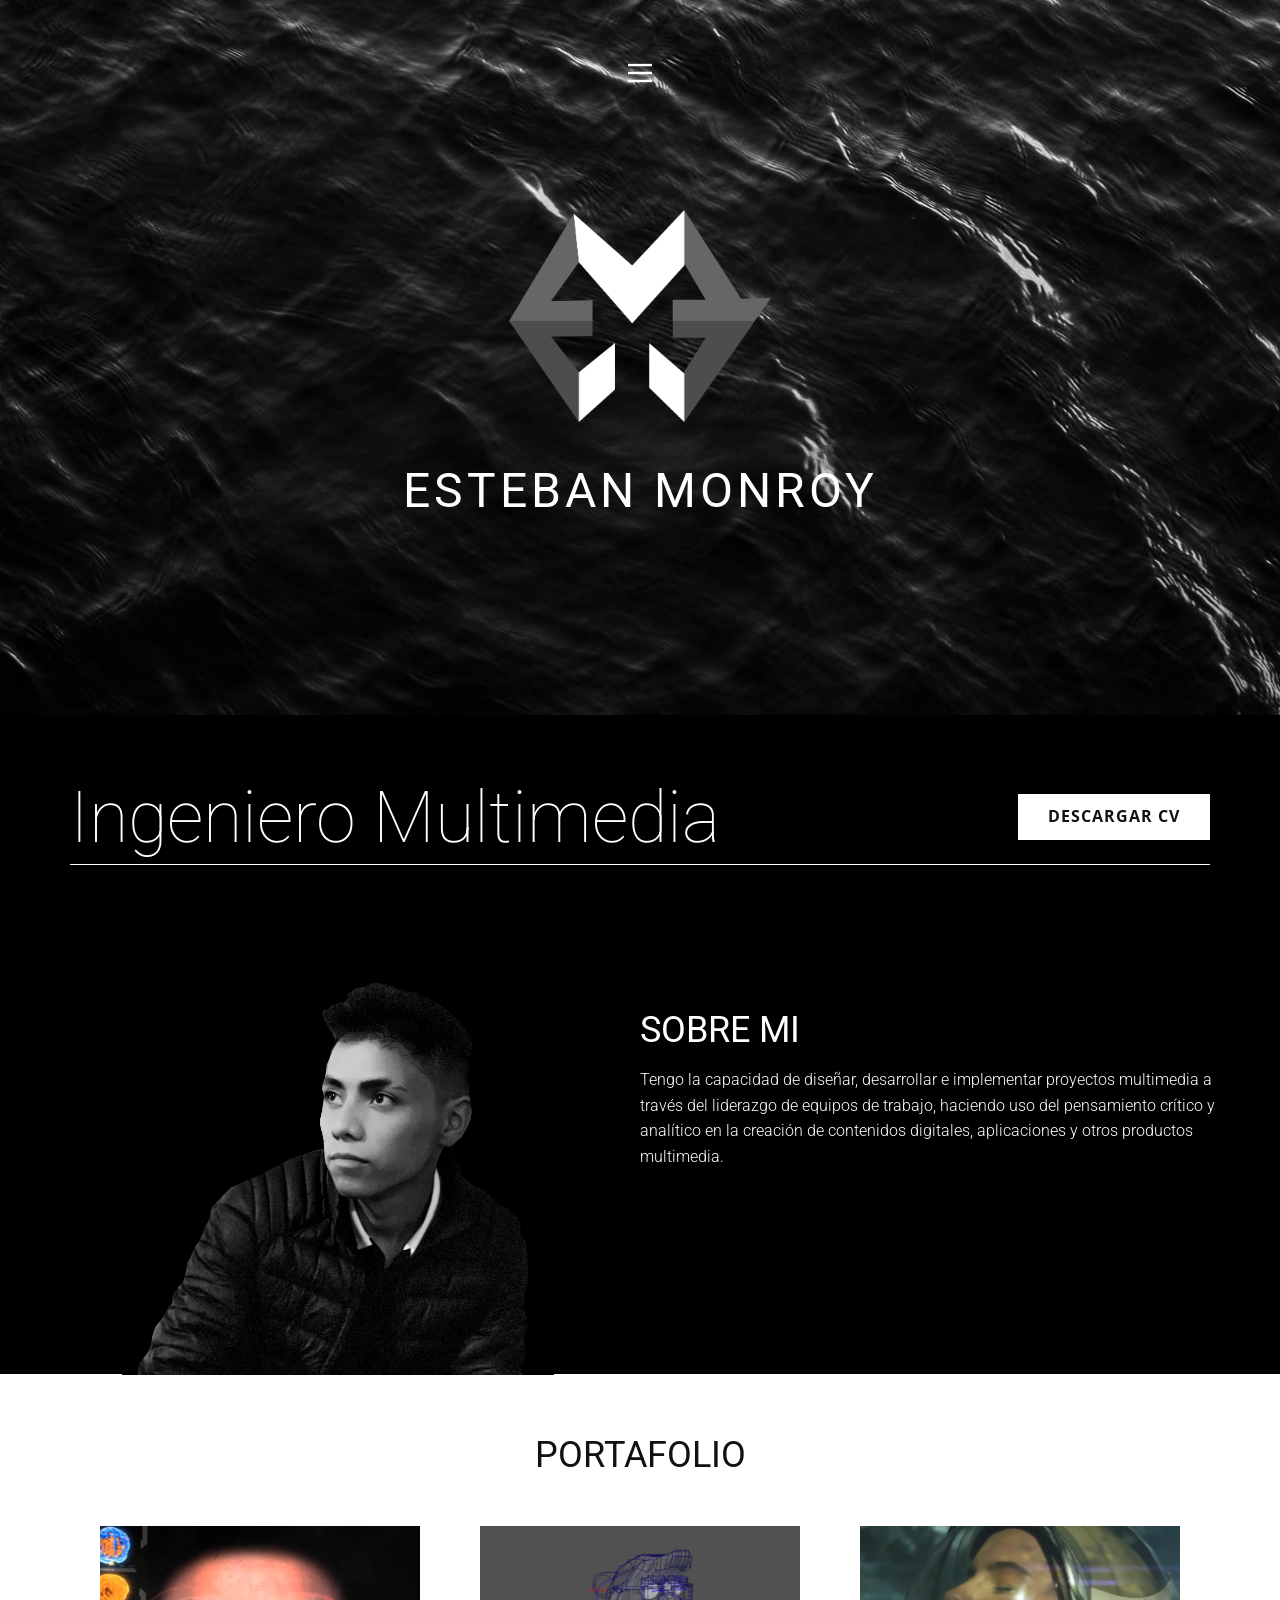
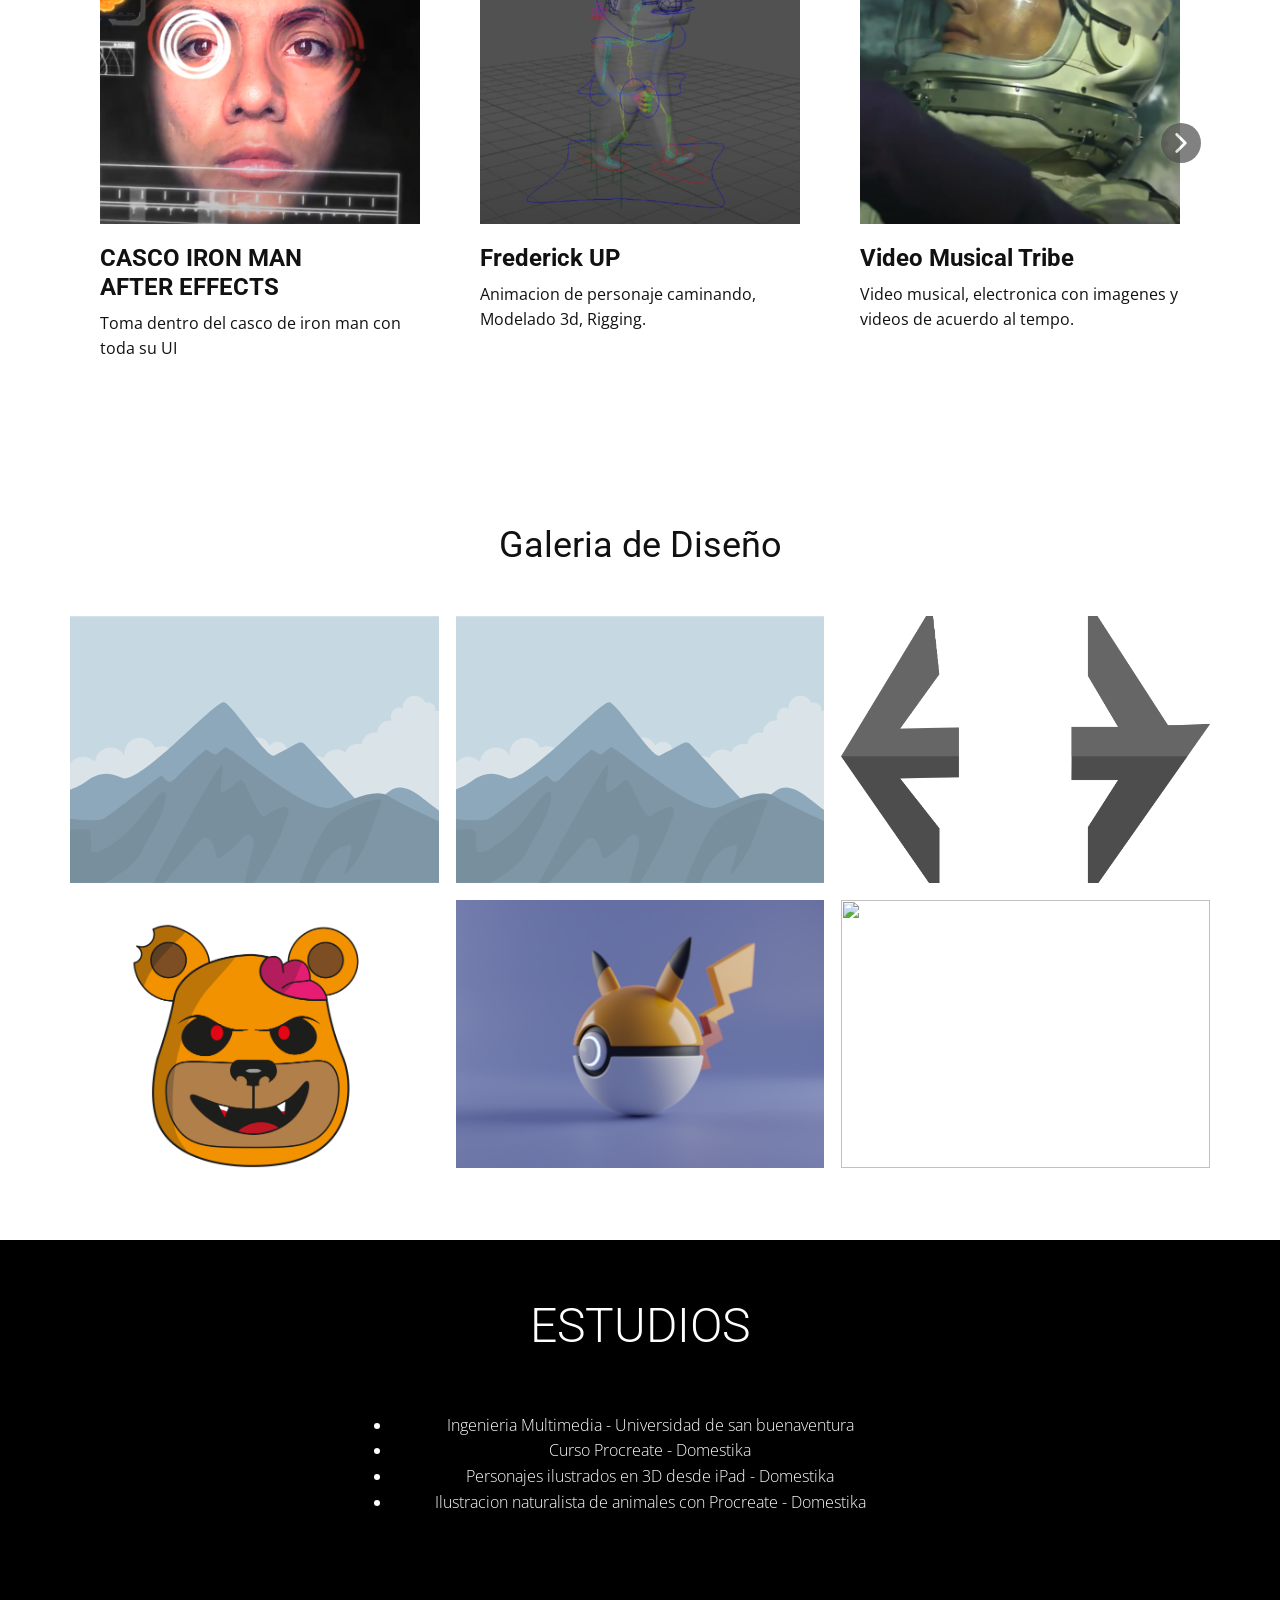
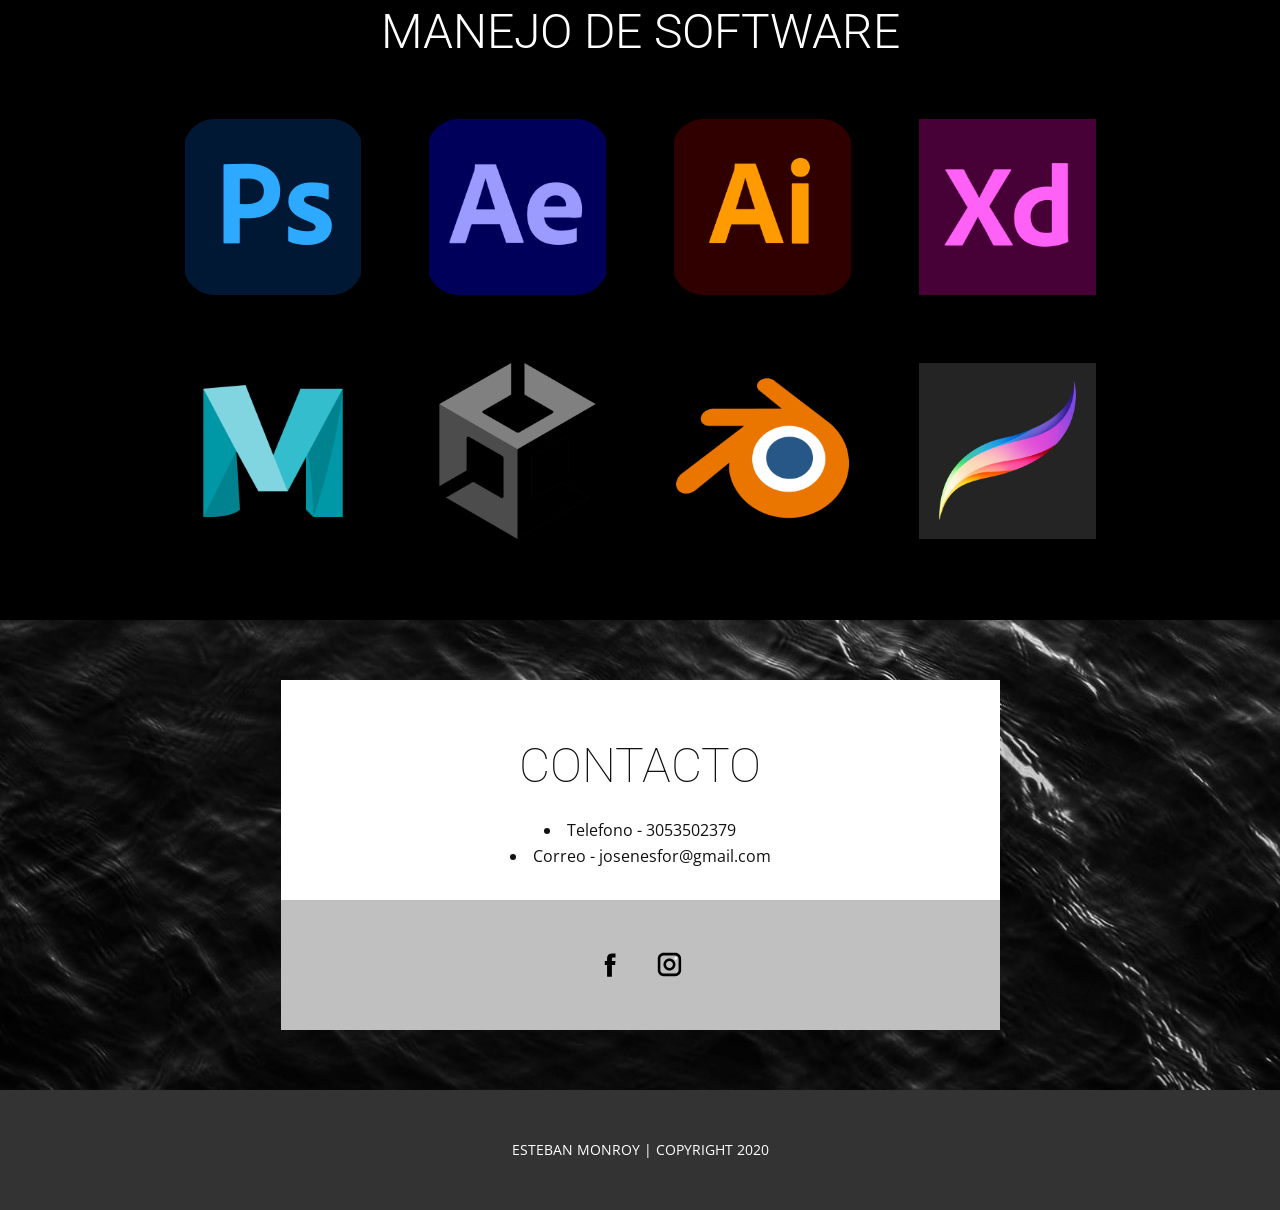
==== commit c4284e62: "Update index.html" ====
--- a/index.html
+++ b/index.html
@@ -180,7 +180,7 @@
         </div>
         <div class="u-effect-fade u-gallery-item u-block-control u-block-1c5e-12" style="" data-block="19" data-block-type="GalleryItem">
           <div class="u-back-slide u-block-1c5e-13" style="">
-            <img class="u-back-image u-expanded u-block-1c5e-17" src="images/logo.png" style="">
+            <img class="u-back-image u-expanded u-block-1c5e-17" src="images/LOGOblanco.png" style="">
           </div>
           <div class="u-over-slide u-shading u-block-1c5e-14" style="background-image: linear-gradient(0deg, rgba(var(--black-r),var(--black-g),var(--black-b),0.2), rgba(var(--black-r),var(--black-g),var(--black-b),0.2)); padding-top: 20px; padding-bottom: 20px; padding-left: 20px; padding-right: 20px">
             <h3 class="u-gallery-heading"></h3>
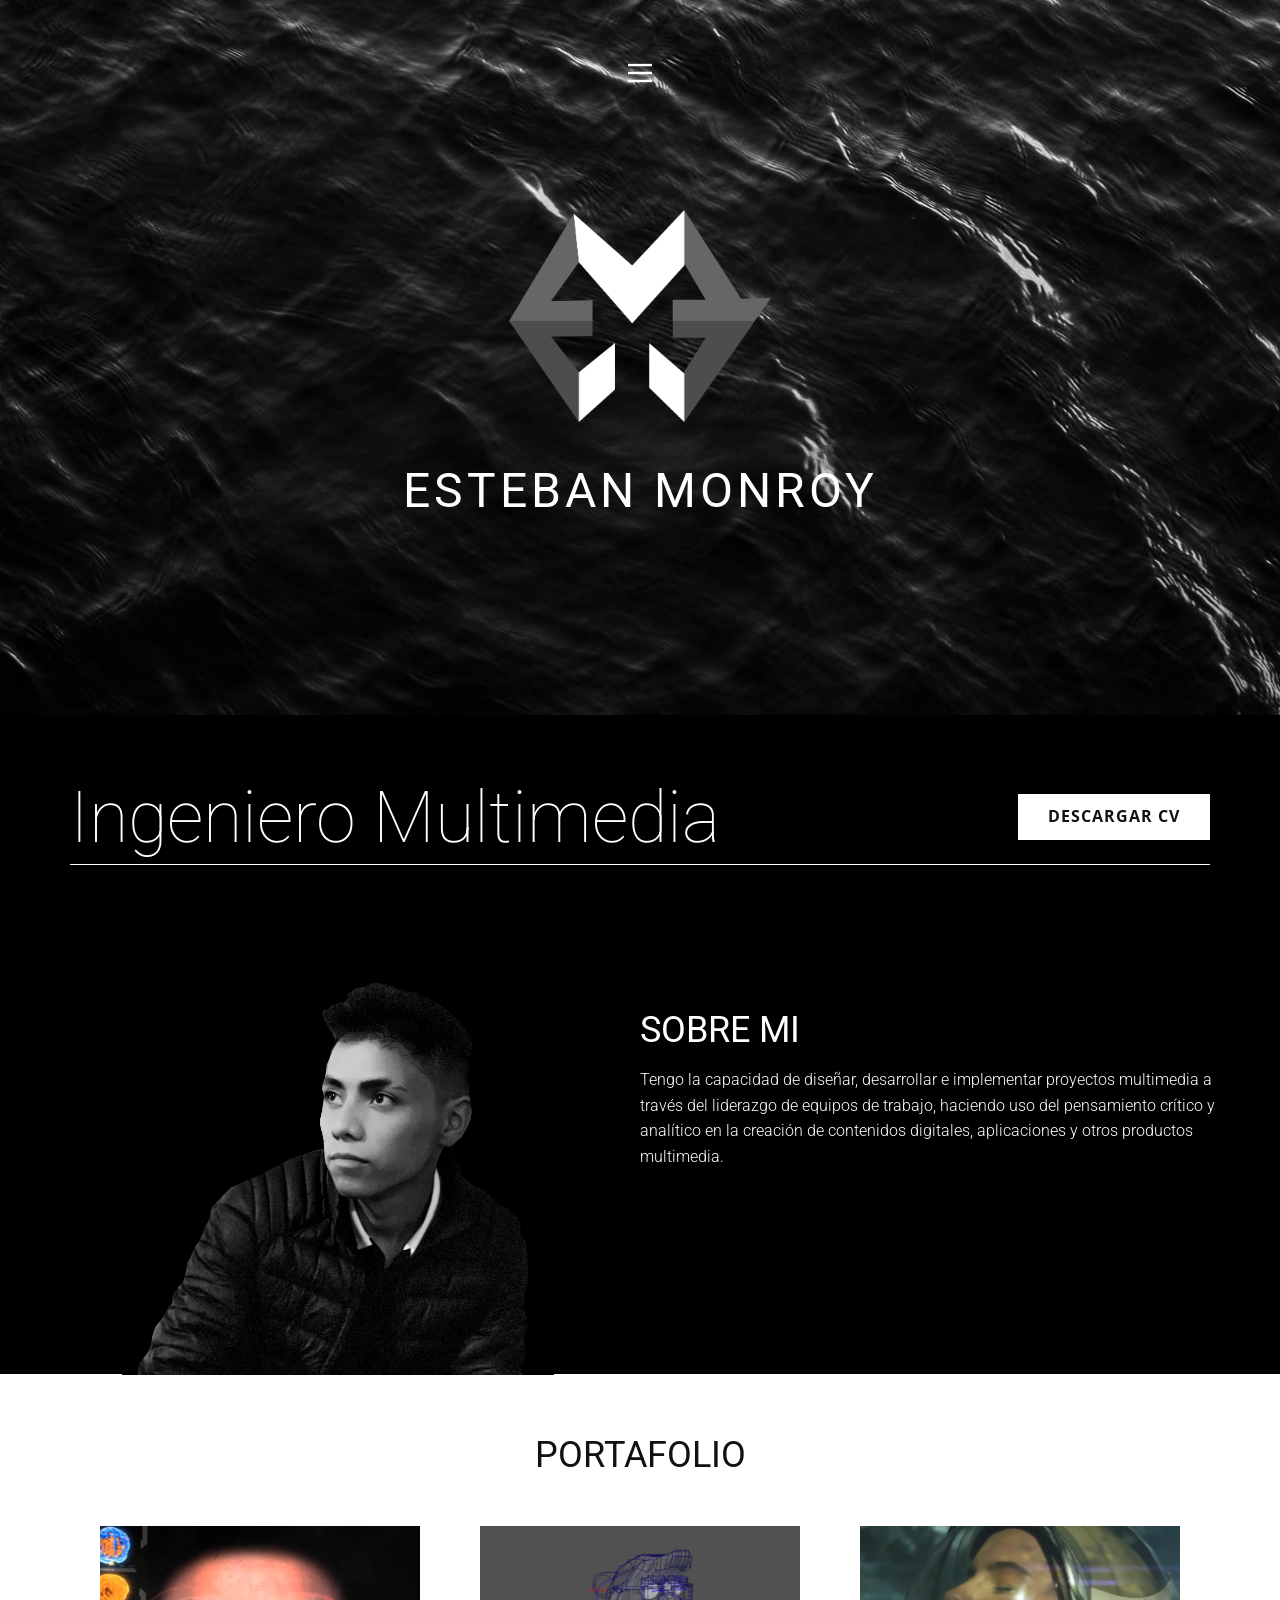
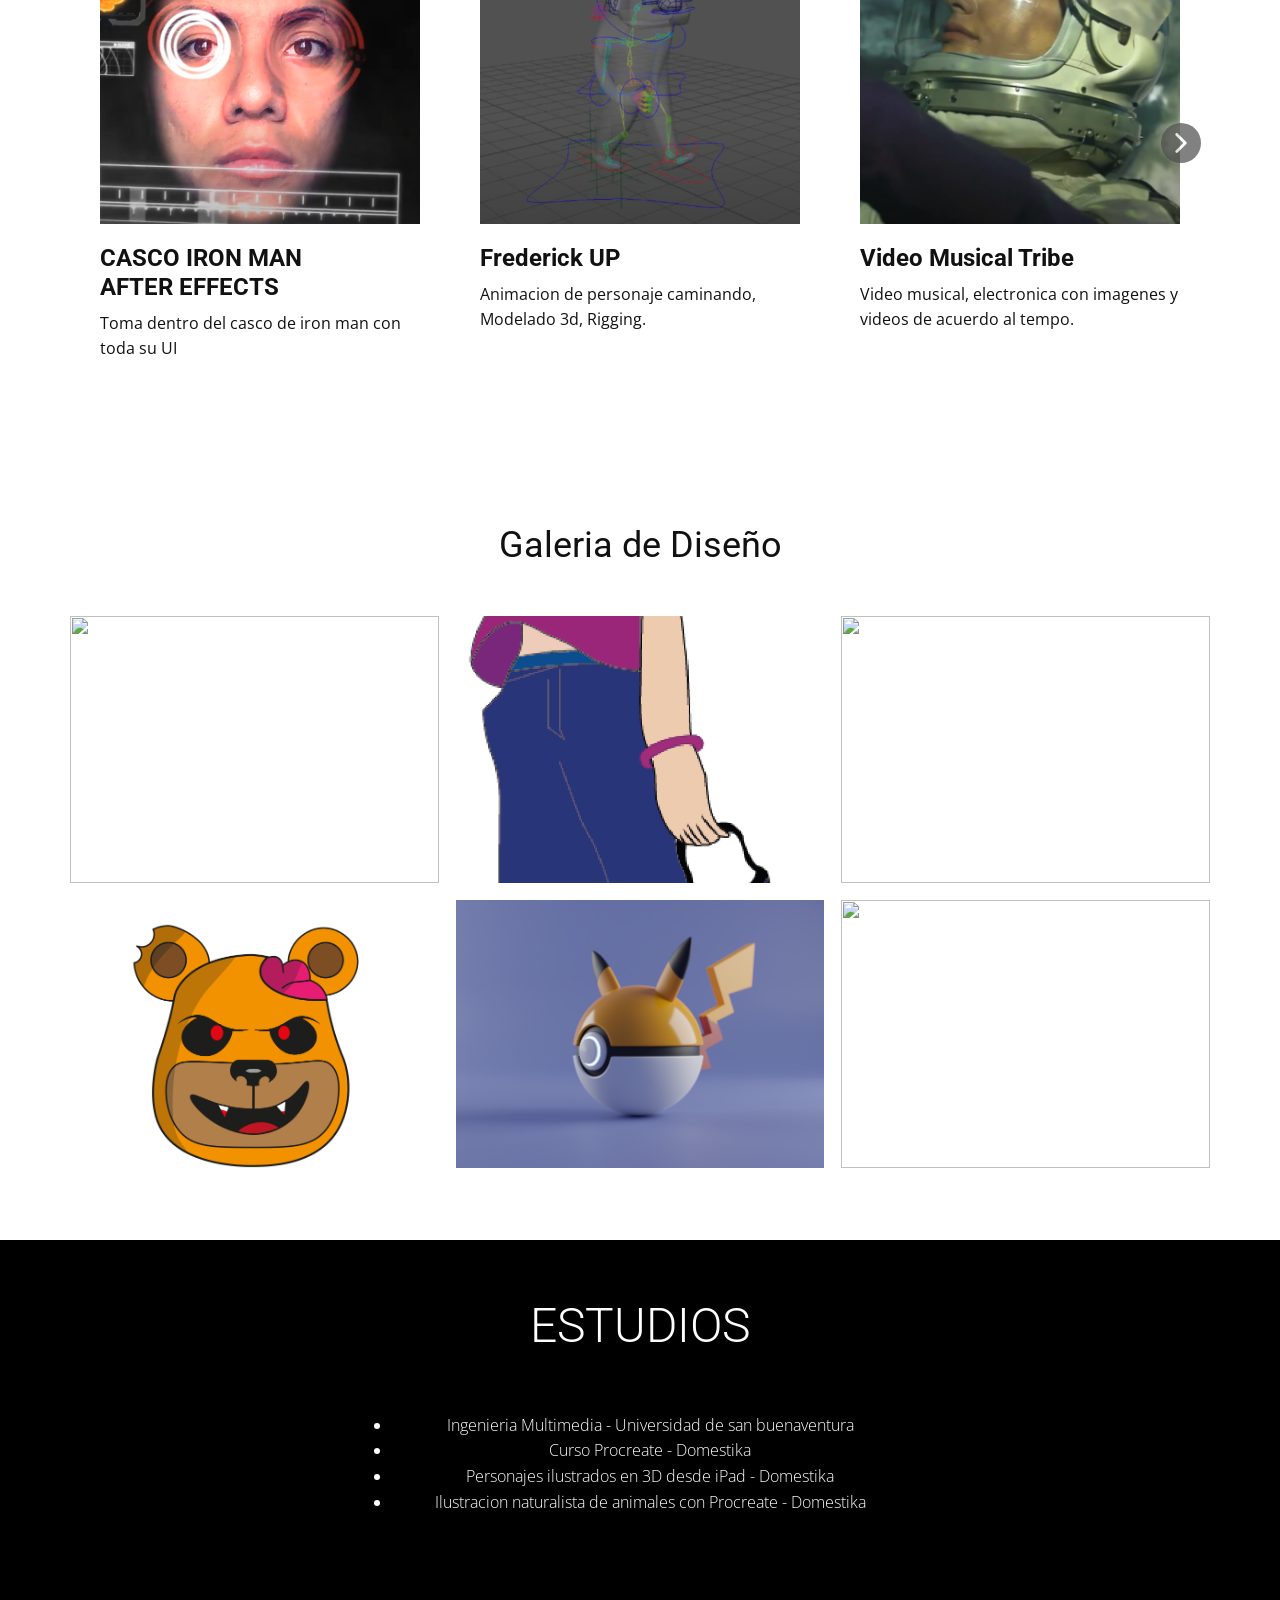
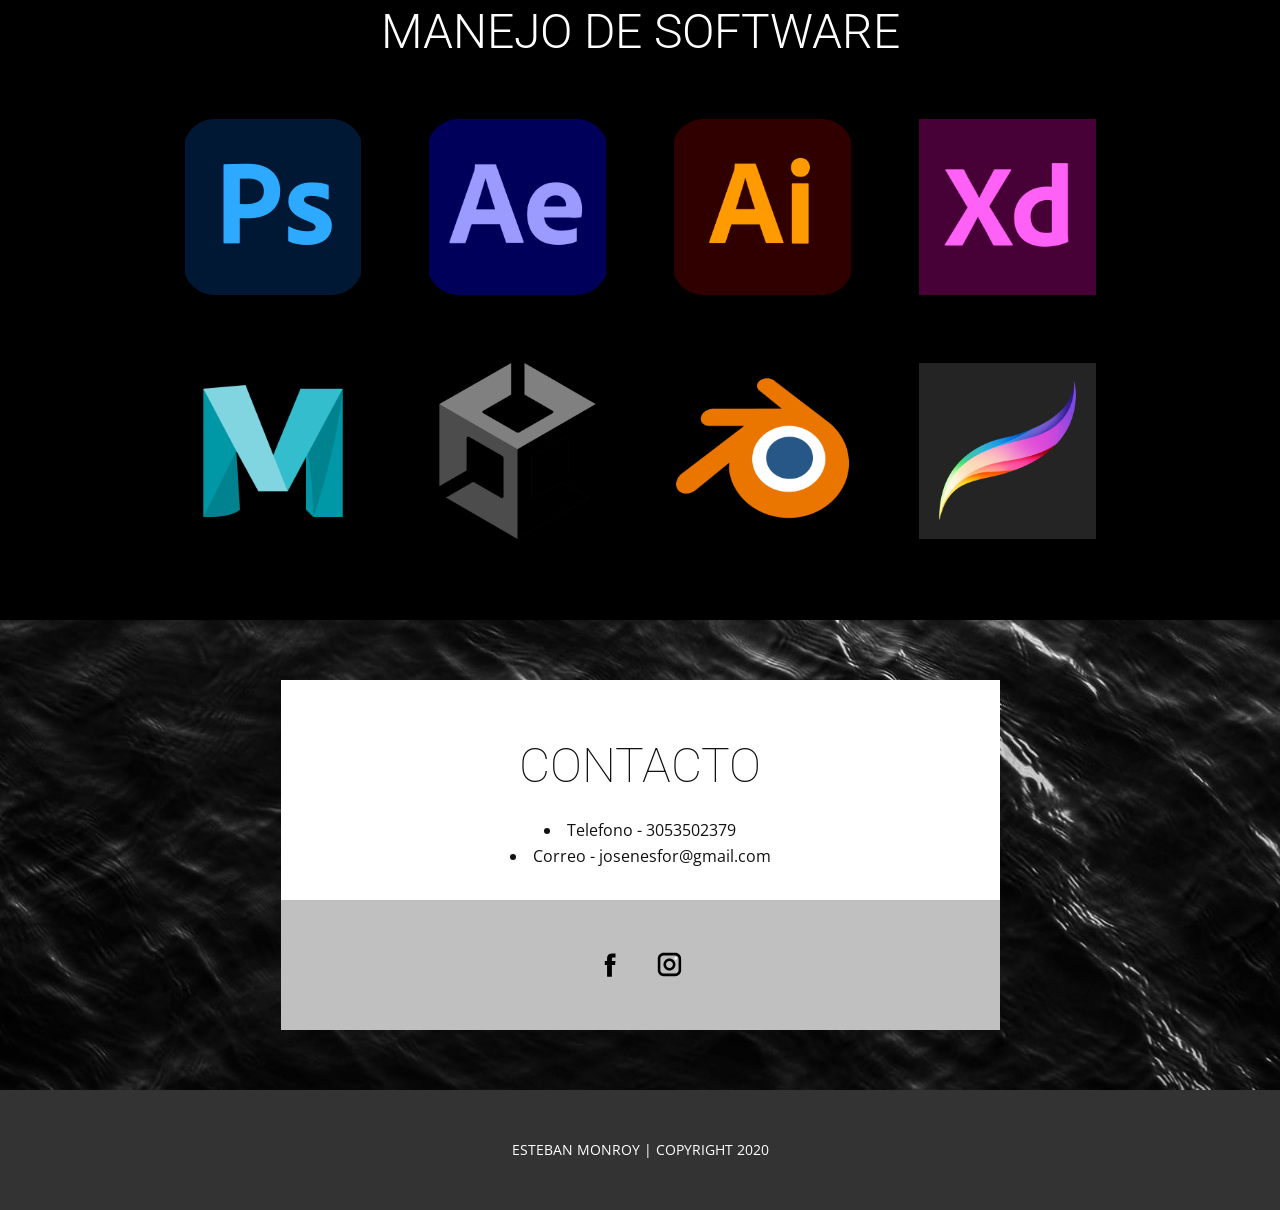
==== commit c9557ea9: "Update index.html" ====
--- a/index.html
+++ b/index.html
@@ -162,7 +162,7 @@
       <div class="u-gallery-inner u-block-1c5e-19" style="grid-template-columns: repeat(3, auto); grid-gap: 17px">
         <div class="u-effect-fade u-gallery-item u-block-control u-block-1c5e-6" style="" data-block="17" data-block-type="GalleryItem">
           <div class="u-back-slide u-block-1c5e-7" style="">
-            <img class="u-back-image u-expanded u-block-1c5e-15" src="[data-uri]" style="">
+            <img class="u-back-image u-expanded u-block-1c5e-15" src="images/porta1" style="">
           </div>
           <div class="u-over-slide u-shading u-block-1c5e-8" style="background-image: linear-gradient(0deg, rgba(var(--black-r),var(--black-g),var(--black-b),0.2), rgba(var(--black-r),var(--black-g),var(--black-b),0.2)); padding-top: 20px; padding-bottom: 20px; padding-left: 20px; padding-right: 20px">
             <h3 class="u-gallery-heading"></h3>
@@ -171,7 +171,7 @@
         </div>
         <div class="u-effect-fade u-gallery-item u-block-control u-block-1c5e-9" style="" data-block="18" data-block-type="GalleryItem">
           <div class="u-back-slide u-block-1c5e-10" style="">
-            <img class="u-back-image u-expanded u-block-1c5e-16" src="[data-uri]" style="">
+            <img class="u-back-image u-expanded u-block-1c5e-16" src="images/max.png" style="">
           </div>
           <div class="u-over-slide u-shading u-block-1c5e-11" style="background-image: linear-gradient(0deg, rgba(var(--black-r),var(--black-g),var(--black-b),0.2), rgba(var(--black-r),var(--black-g),var(--black-b),0.2)); padding-top: 20px; padding-bottom: 20px; padding-left: 20px; padding-right: 20px">
             <h3 class="u-gallery-heading"></h3>
@@ -180,7 +180,7 @@
         </div>
         <div class="u-effect-fade u-gallery-item u-block-control u-block-1c5e-12" style="" data-block="19" data-block-type="GalleryItem">
           <div class="u-back-slide u-block-1c5e-13" style="">
-            <img class="u-back-image u-expanded u-block-1c5e-17" src="images/LOGOblanco.png" style="">
+            <img class="u-back-image u-expanded u-block-1c5e-17" src="images/logo.png" style="">
           </div>
           <div class="u-over-slide u-shading u-block-1c5e-14" style="background-image: linear-gradient(0deg, rgba(var(--black-r),var(--black-g),var(--black-b),0.2), rgba(var(--black-r),var(--black-g),var(--black-b),0.2)); padding-top: 20px; padding-bottom: 20px; padding-left: 20px; padding-right: 20px">
             <h3 class="u-gallery-heading"></h3>
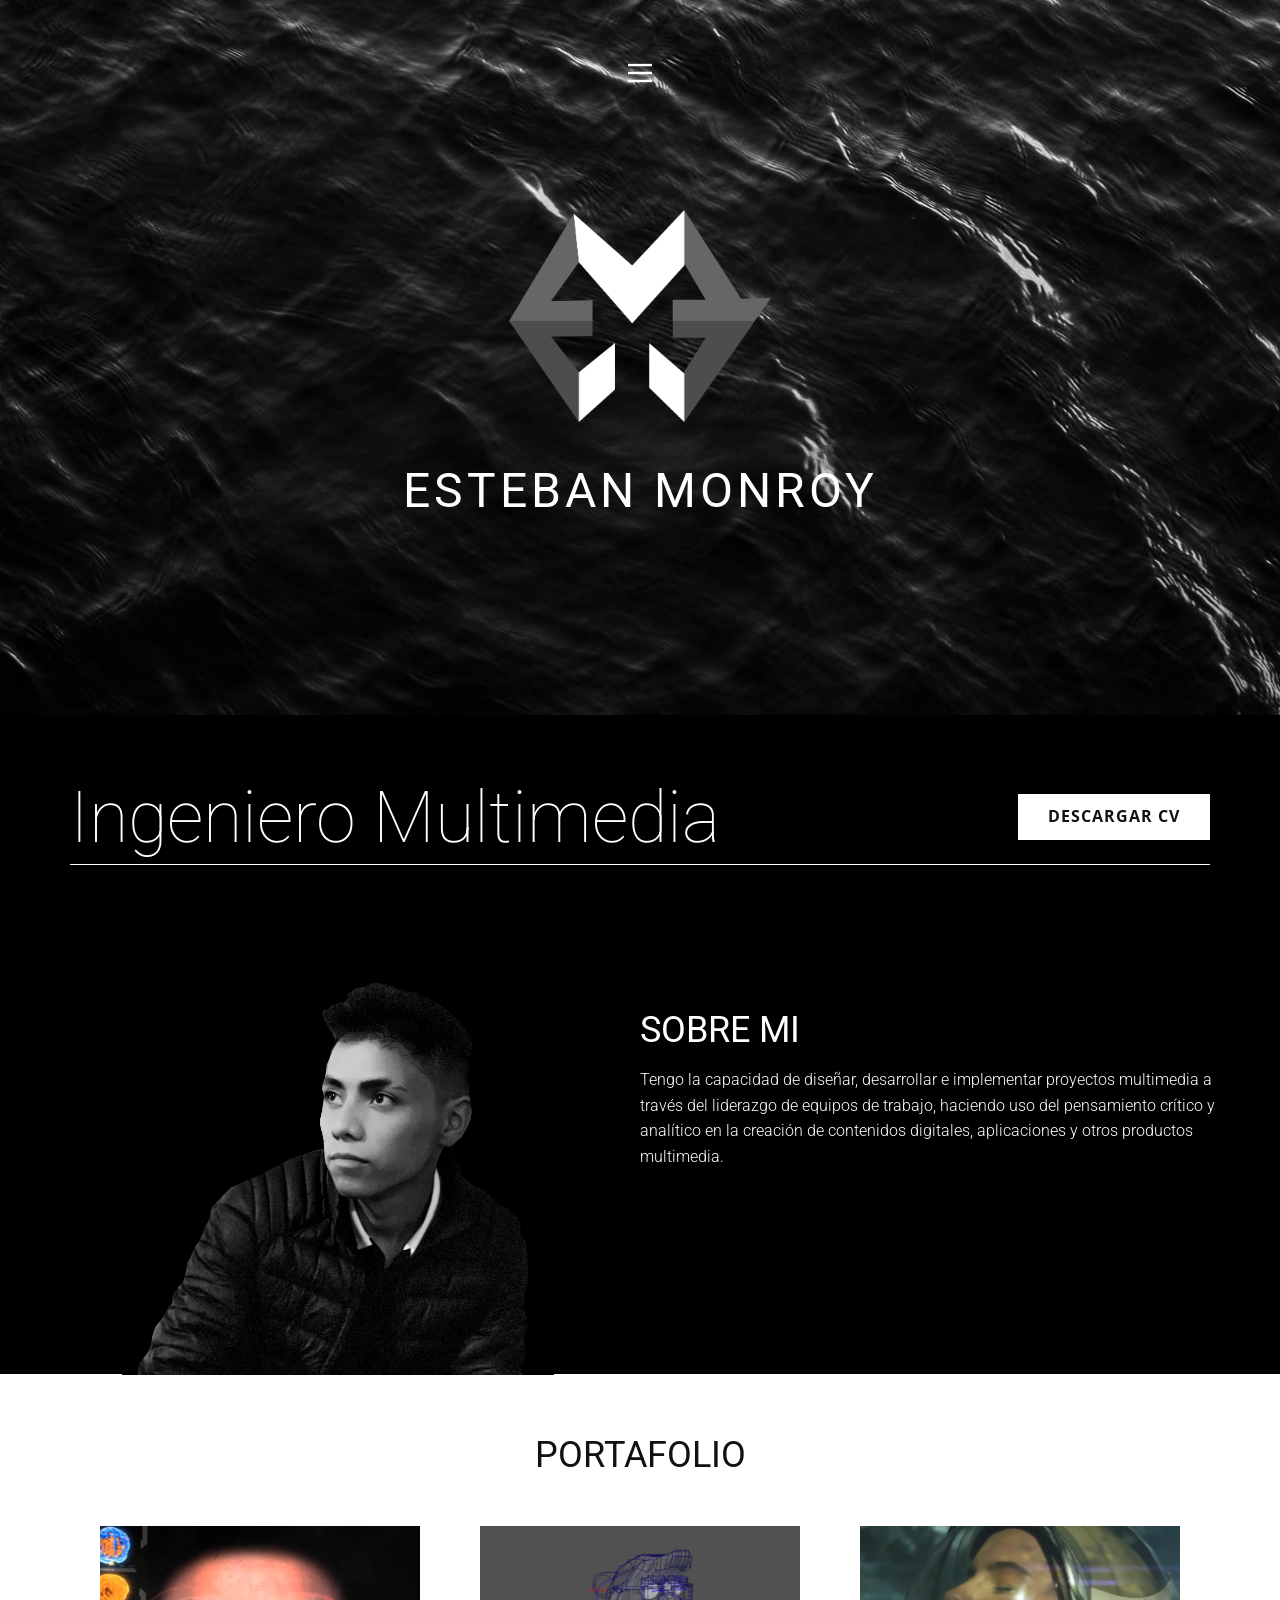
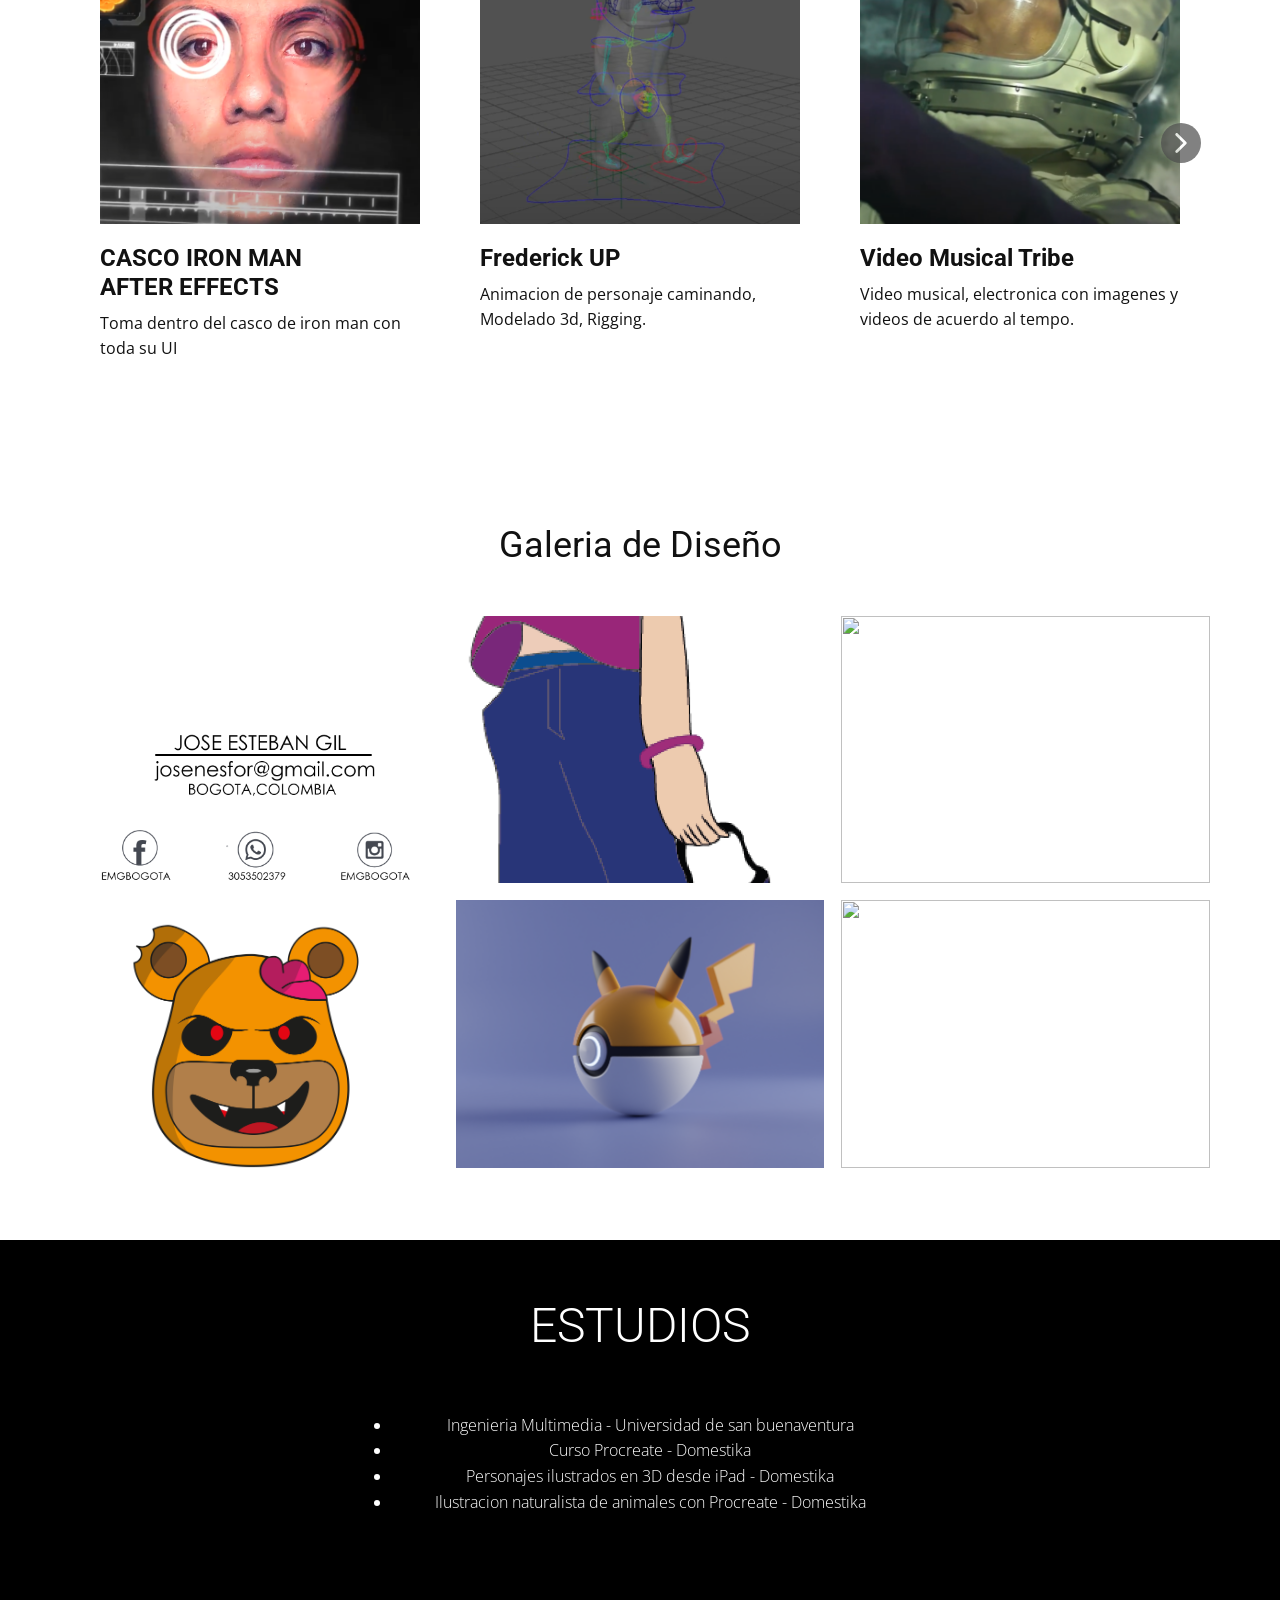
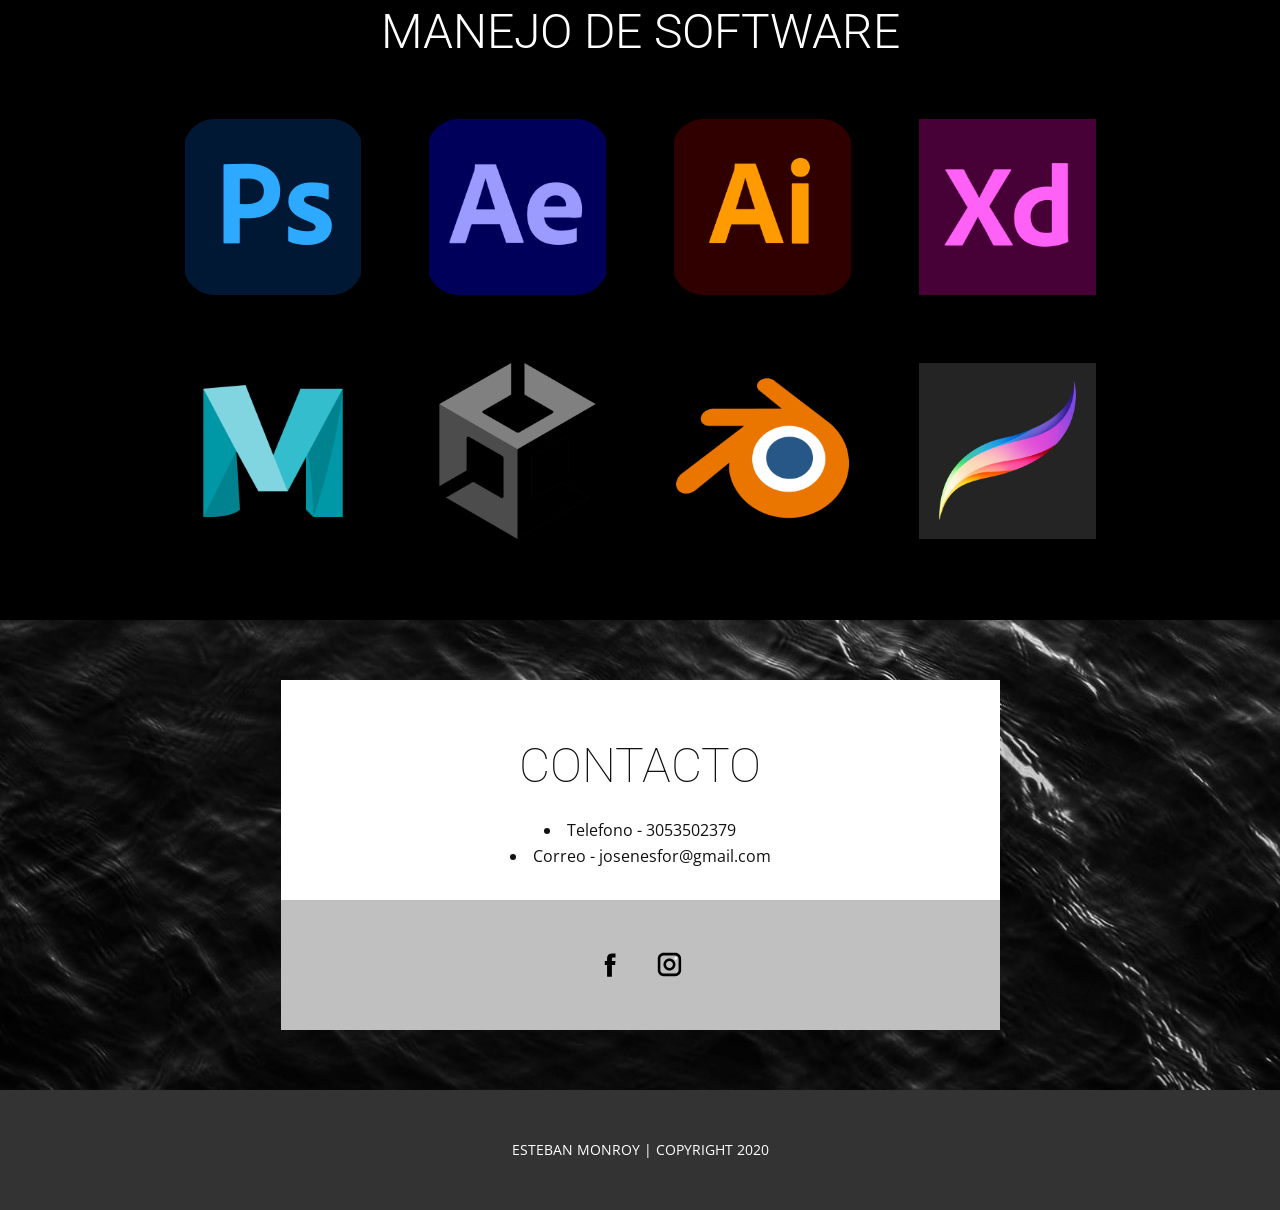
==== commit 7b1463c0: "Update index.html" ====
--- a/index.html
+++ b/index.html
@@ -162,7 +162,7 @@
       <div class="u-gallery-inner u-block-1c5e-19" style="grid-template-columns: repeat(3, auto); grid-gap: 17px">
         <div class="u-effect-fade u-gallery-item u-block-control u-block-1c5e-6" style="" data-block="17" data-block-type="GalleryItem">
           <div class="u-back-slide u-block-1c5e-7" style="">
-            <img class="u-back-image u-expanded u-block-1c5e-15" src="images/porta1" style="">
+            <img class="u-back-image u-expanded u-block-1c5e-15" src="images/tarjeta.png" style="">
           </div>
           <div class="u-over-slide u-shading u-block-1c5e-8" style="background-image: linear-gradient(0deg, rgba(var(--black-r),var(--black-g),var(--black-b),0.2), rgba(var(--black-r),var(--black-g),var(--black-b),0.2)); padding-top: 20px; padding-bottom: 20px; padding-left: 20px; padding-right: 20px">
             <h3 class="u-gallery-heading"></h3>
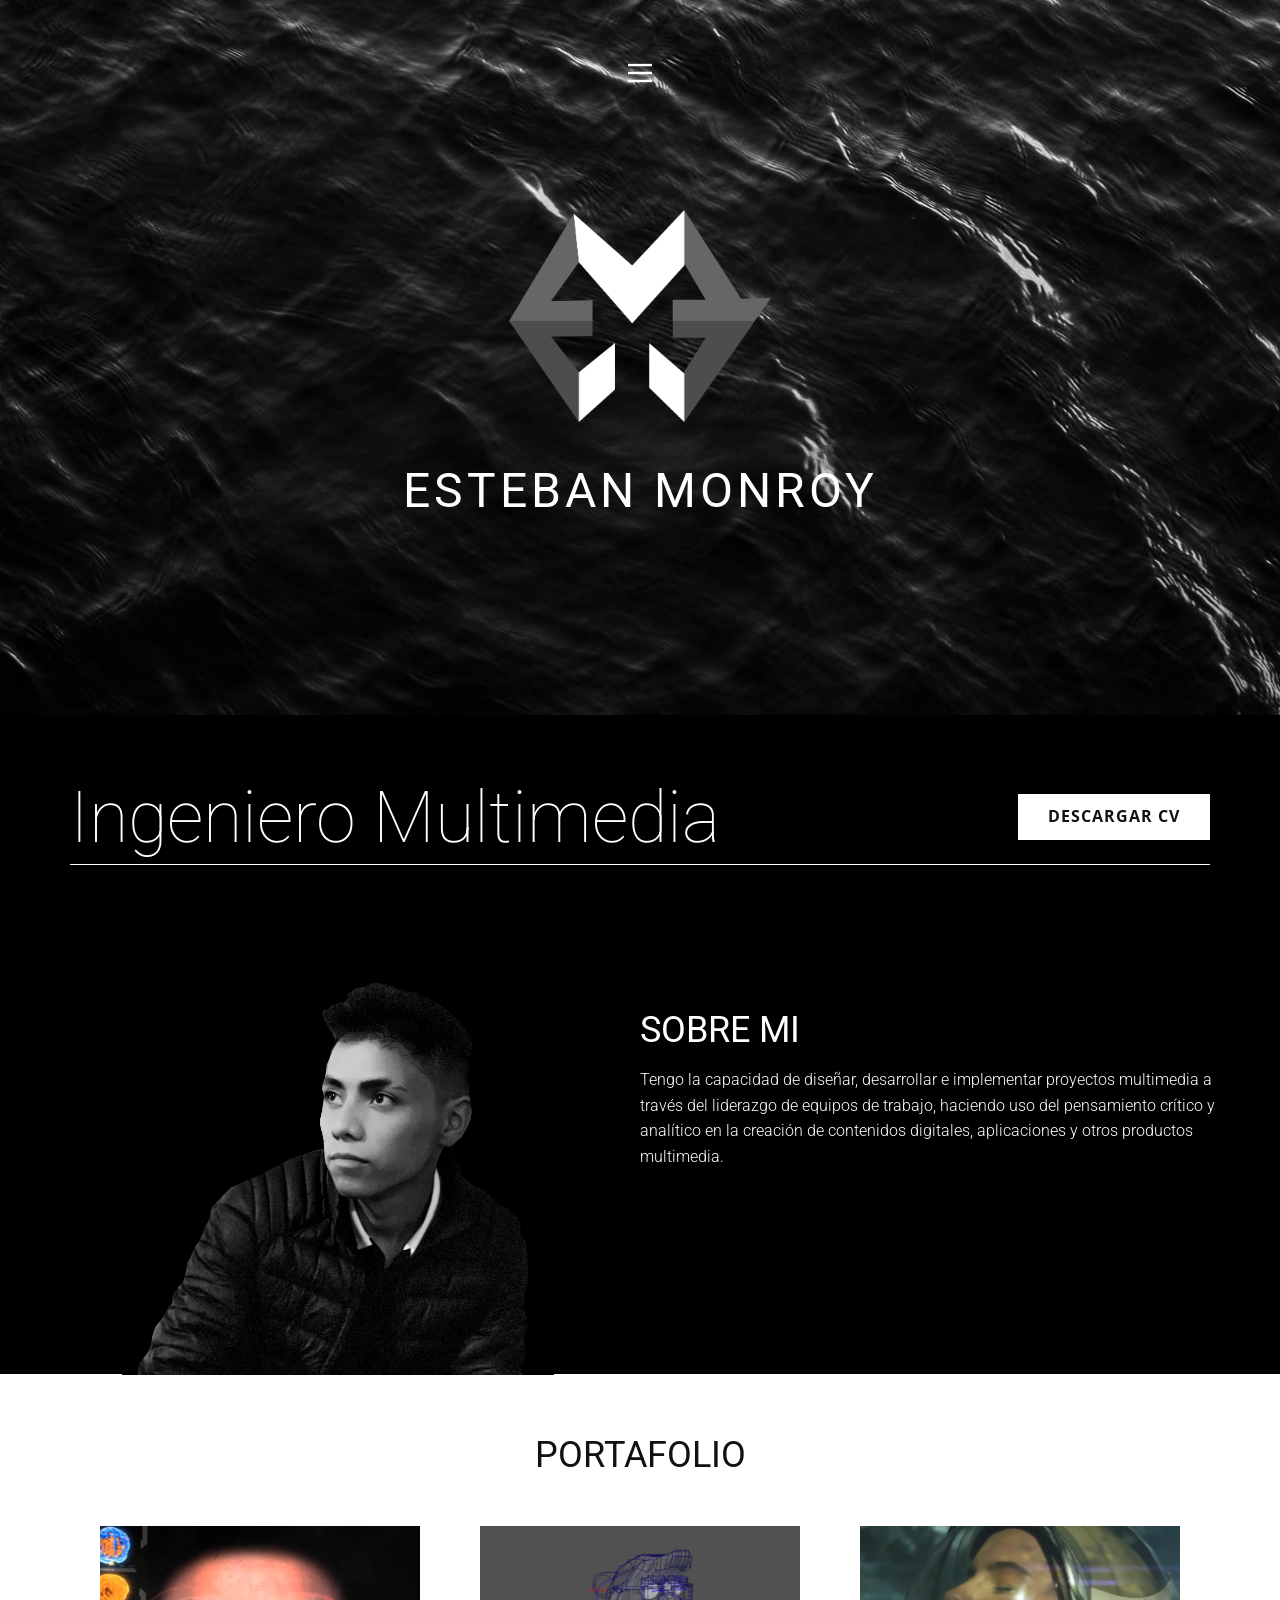
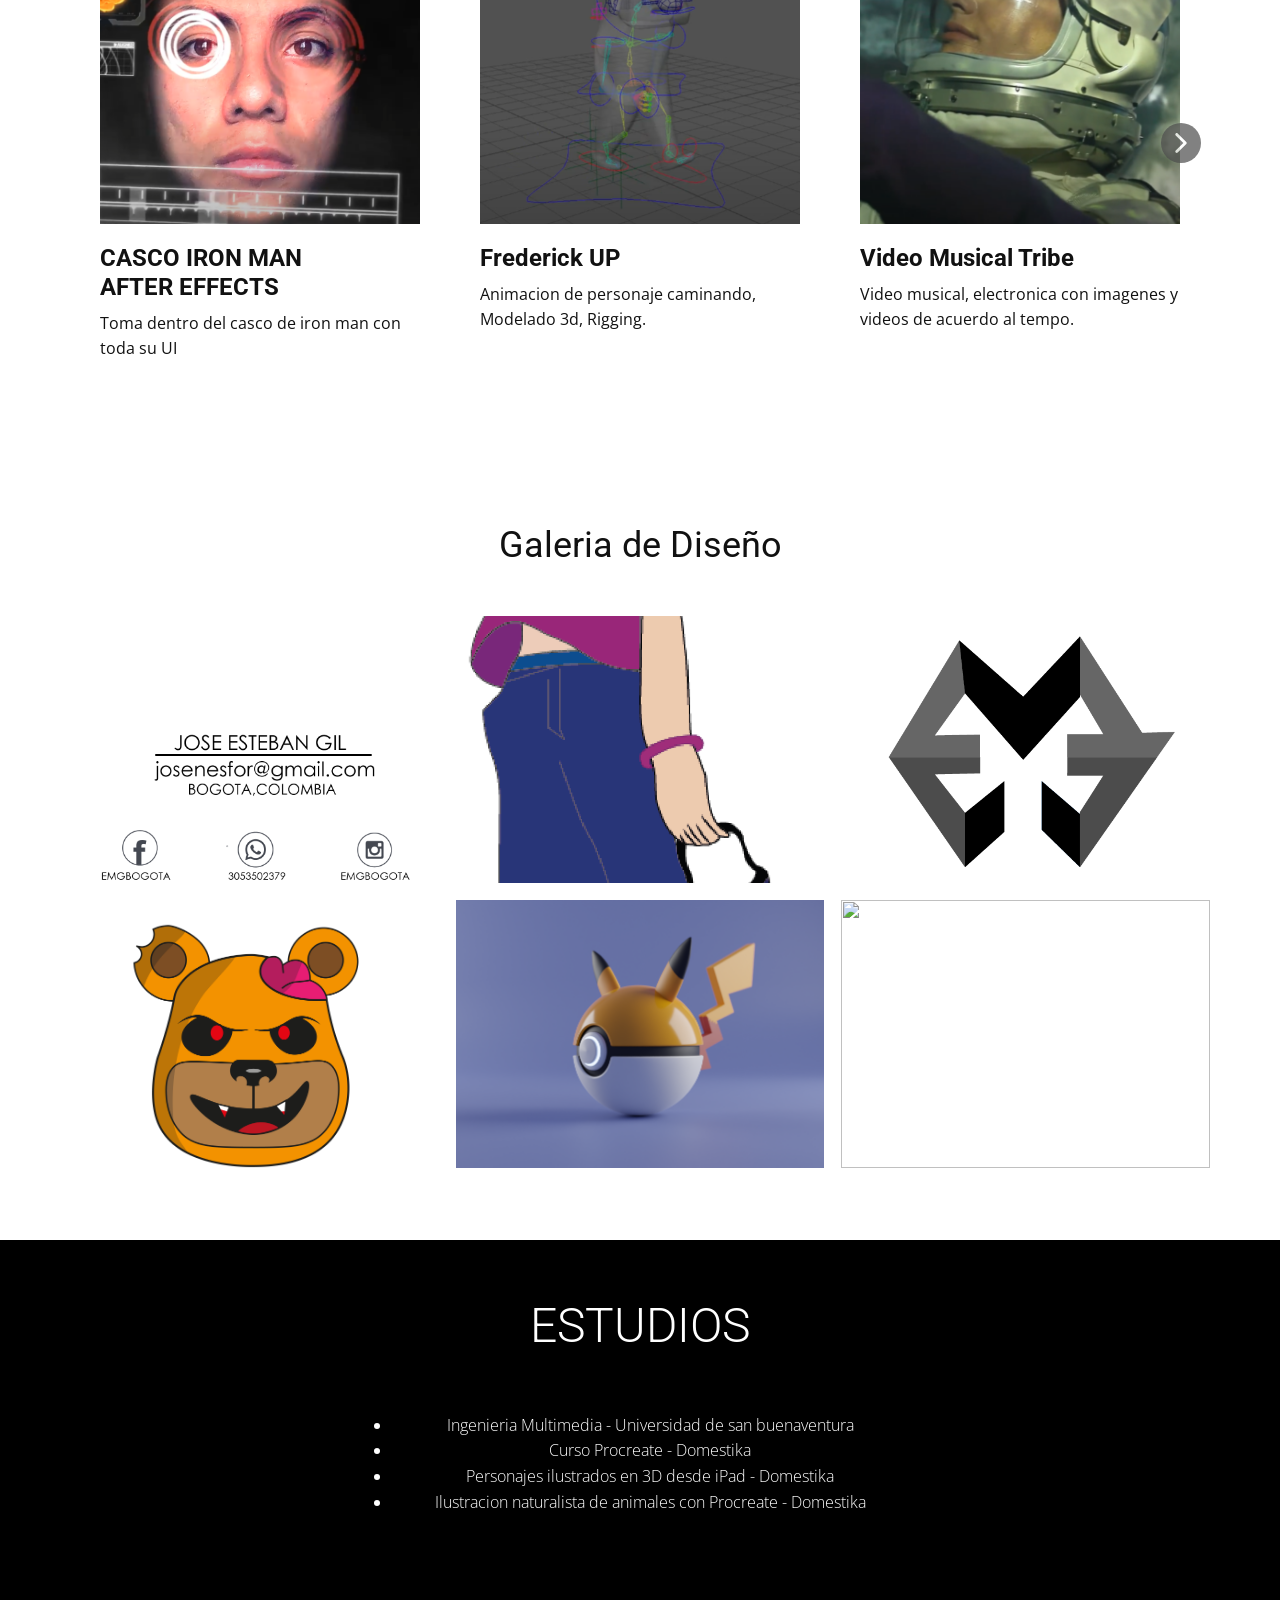
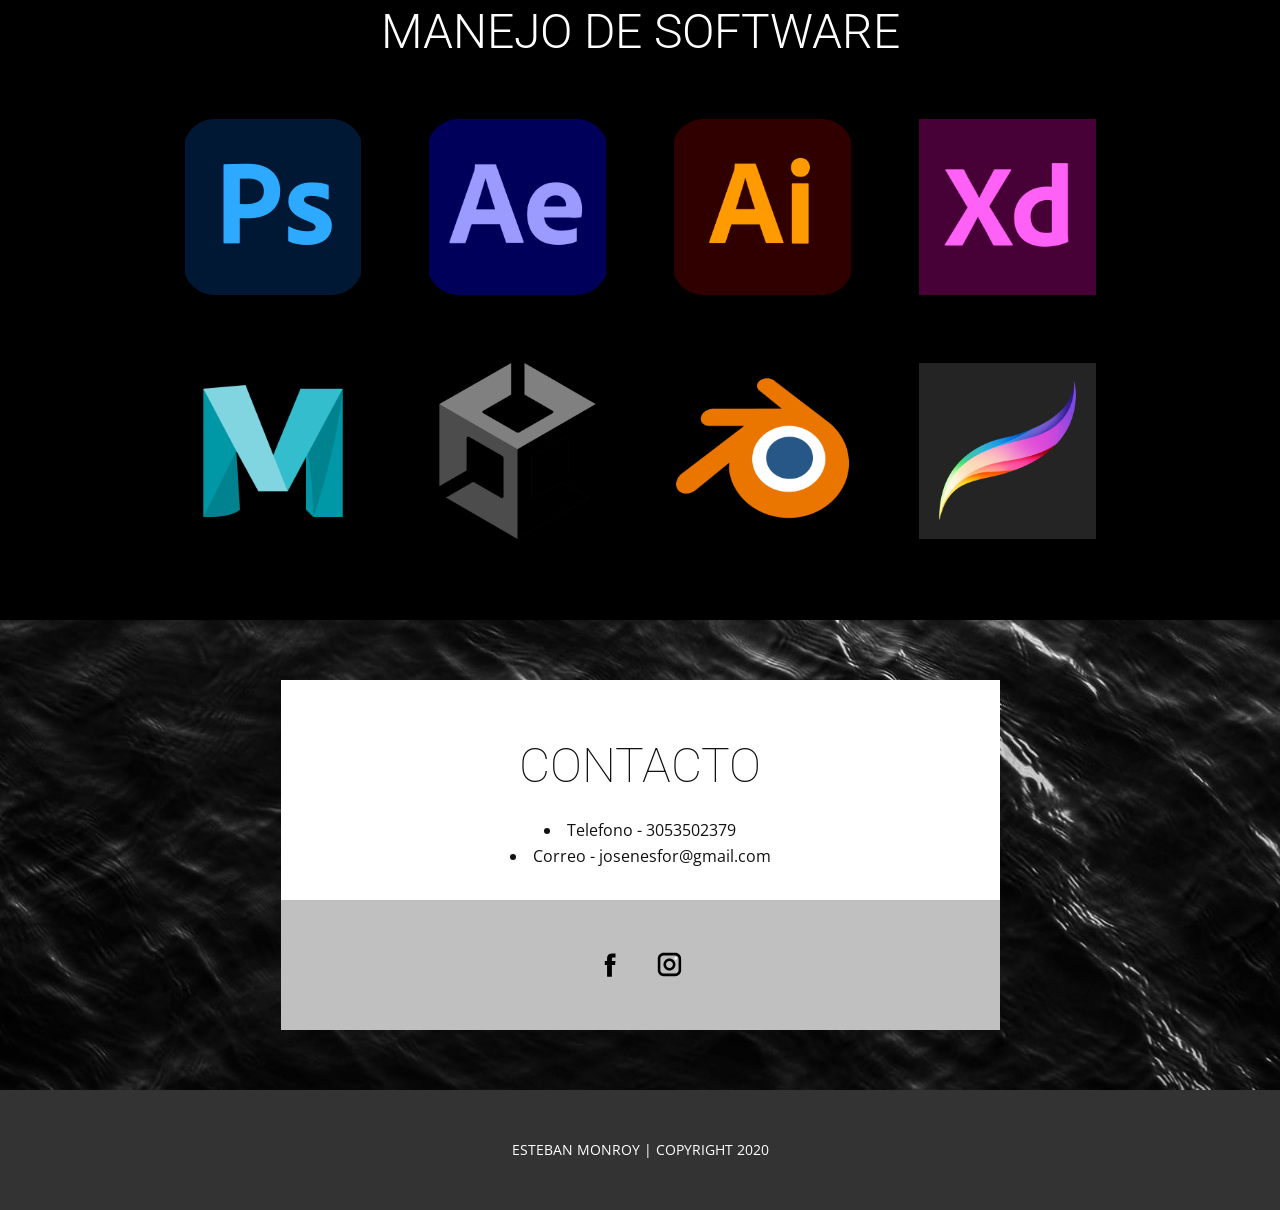
==== commit 361fc8d5: "Update index.html" ====
--- a/index.html
+++ b/index.html
@@ -180,7 +180,7 @@
         </div>
         <div class="u-effect-fade u-gallery-item u-block-control u-block-1c5e-12" style="" data-block="19" data-block-type="GalleryItem">
           <div class="u-back-slide u-block-1c5e-13" style="">
-            <img class="u-back-image u-expanded u-block-1c5e-17" src="images/logo.png" style="">
+            <img class="u-back-image u-expanded u-block-1c5e-17" src="images/logo1.png" style="">
           </div>
           <div class="u-over-slide u-shading u-block-1c5e-14" style="background-image: linear-gradient(0deg, rgba(var(--black-r),var(--black-g),var(--black-b),0.2), rgba(var(--black-r),var(--black-g),var(--black-b),0.2)); padding-top: 20px; padding-bottom: 20px; padding-left: 20px; padding-right: 20px">
             <h3 class="u-gallery-heading"></h3>
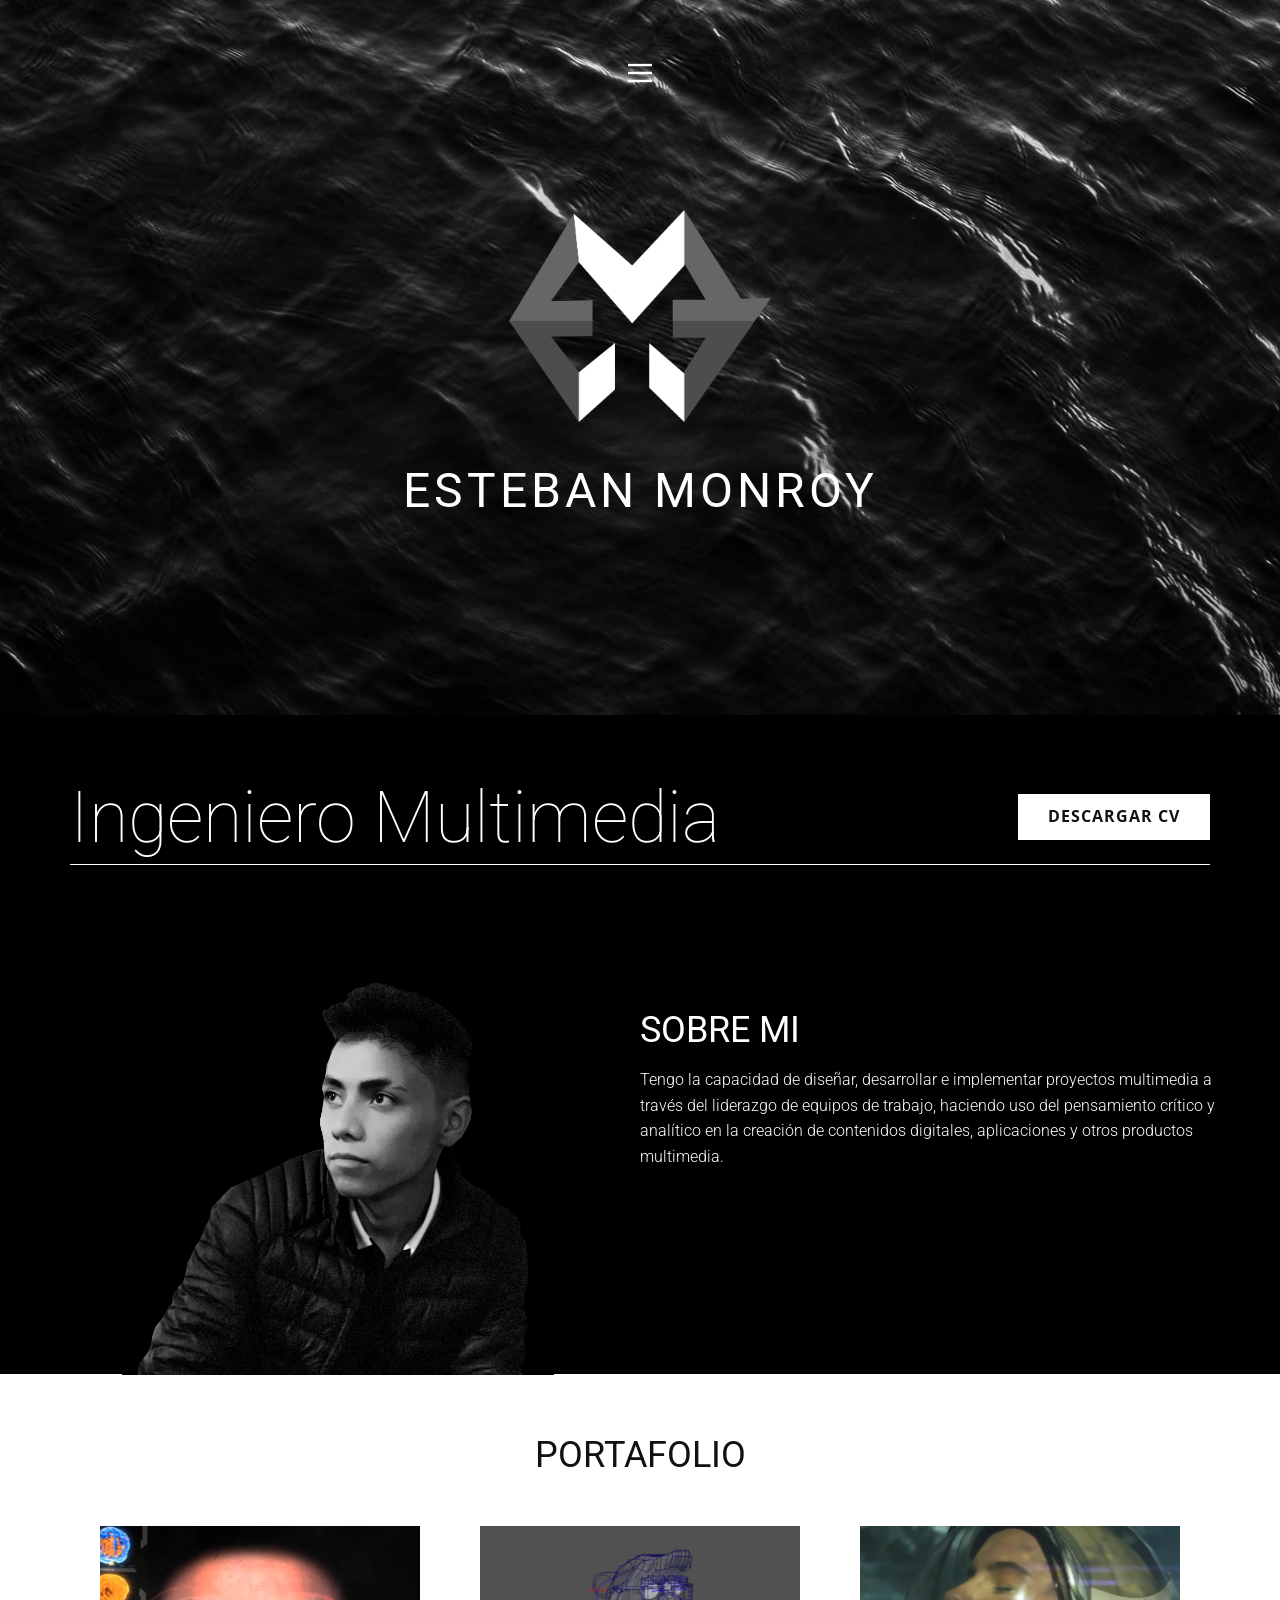
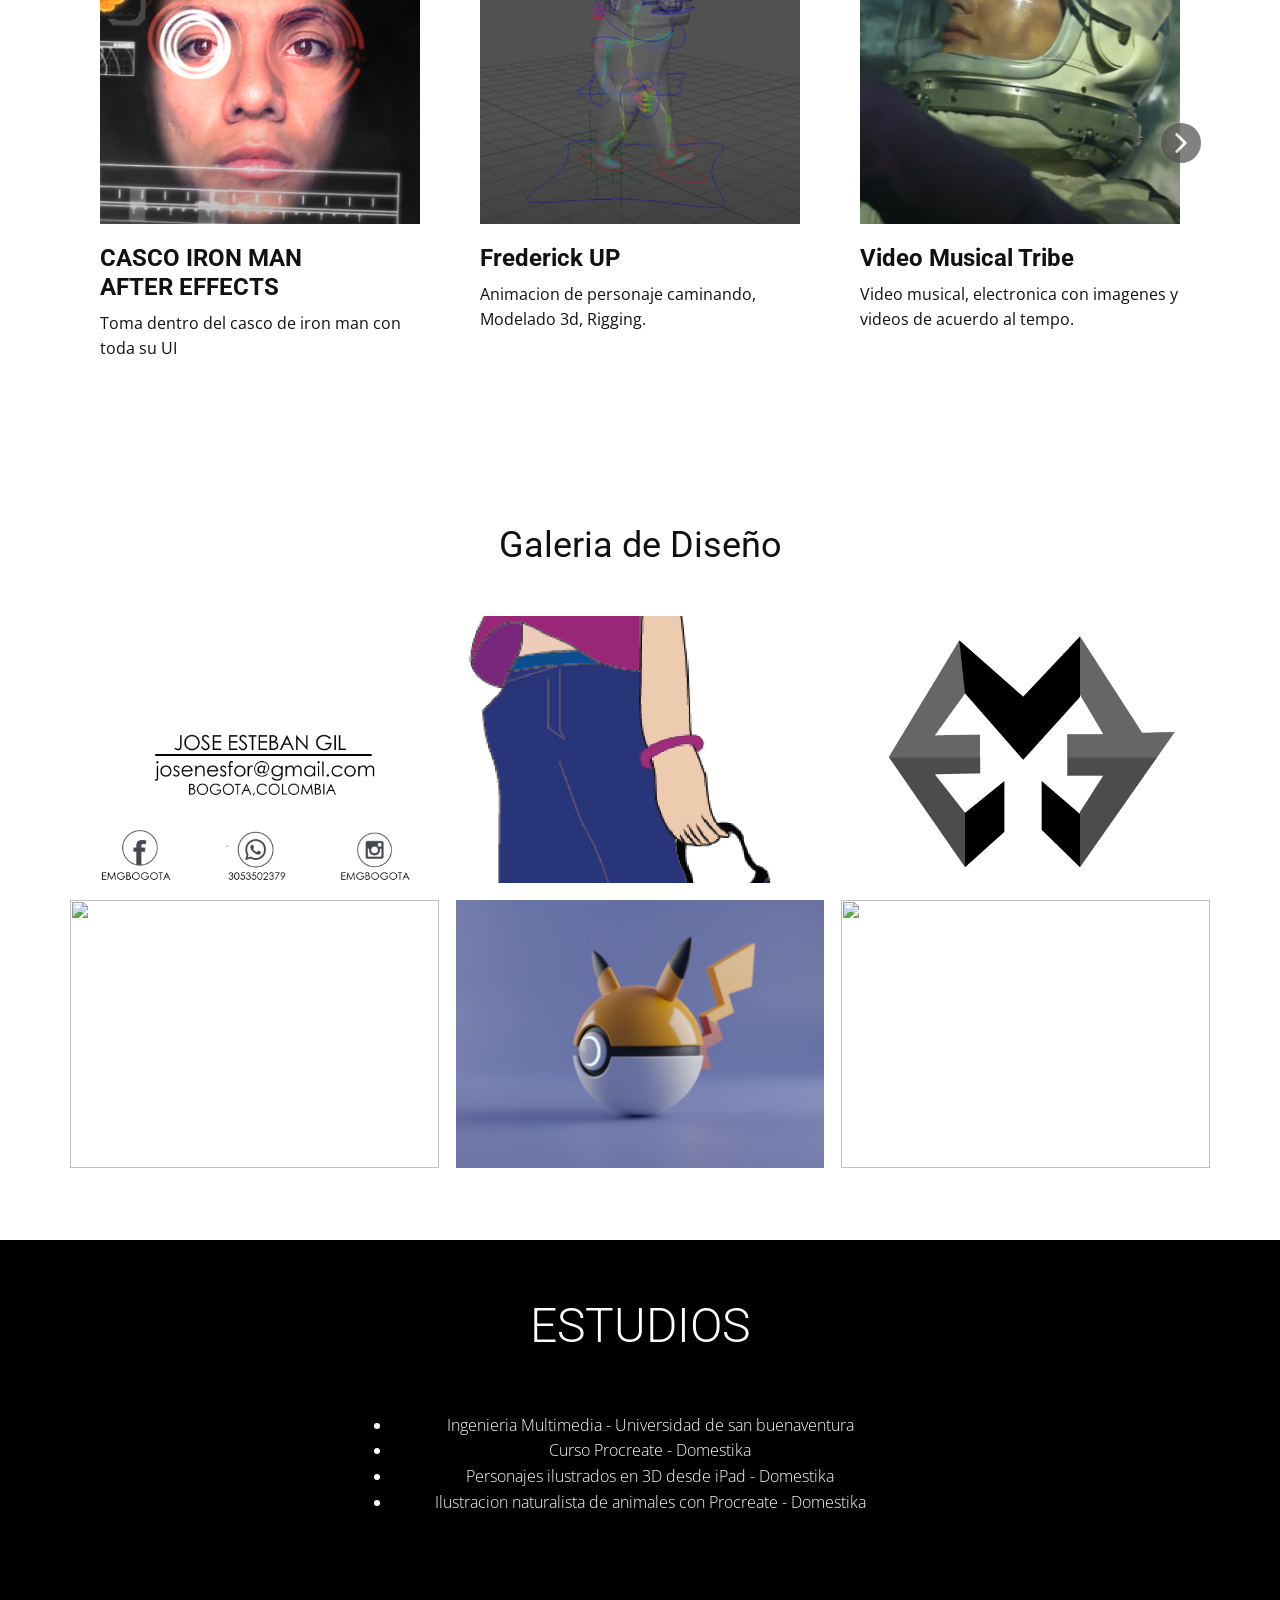
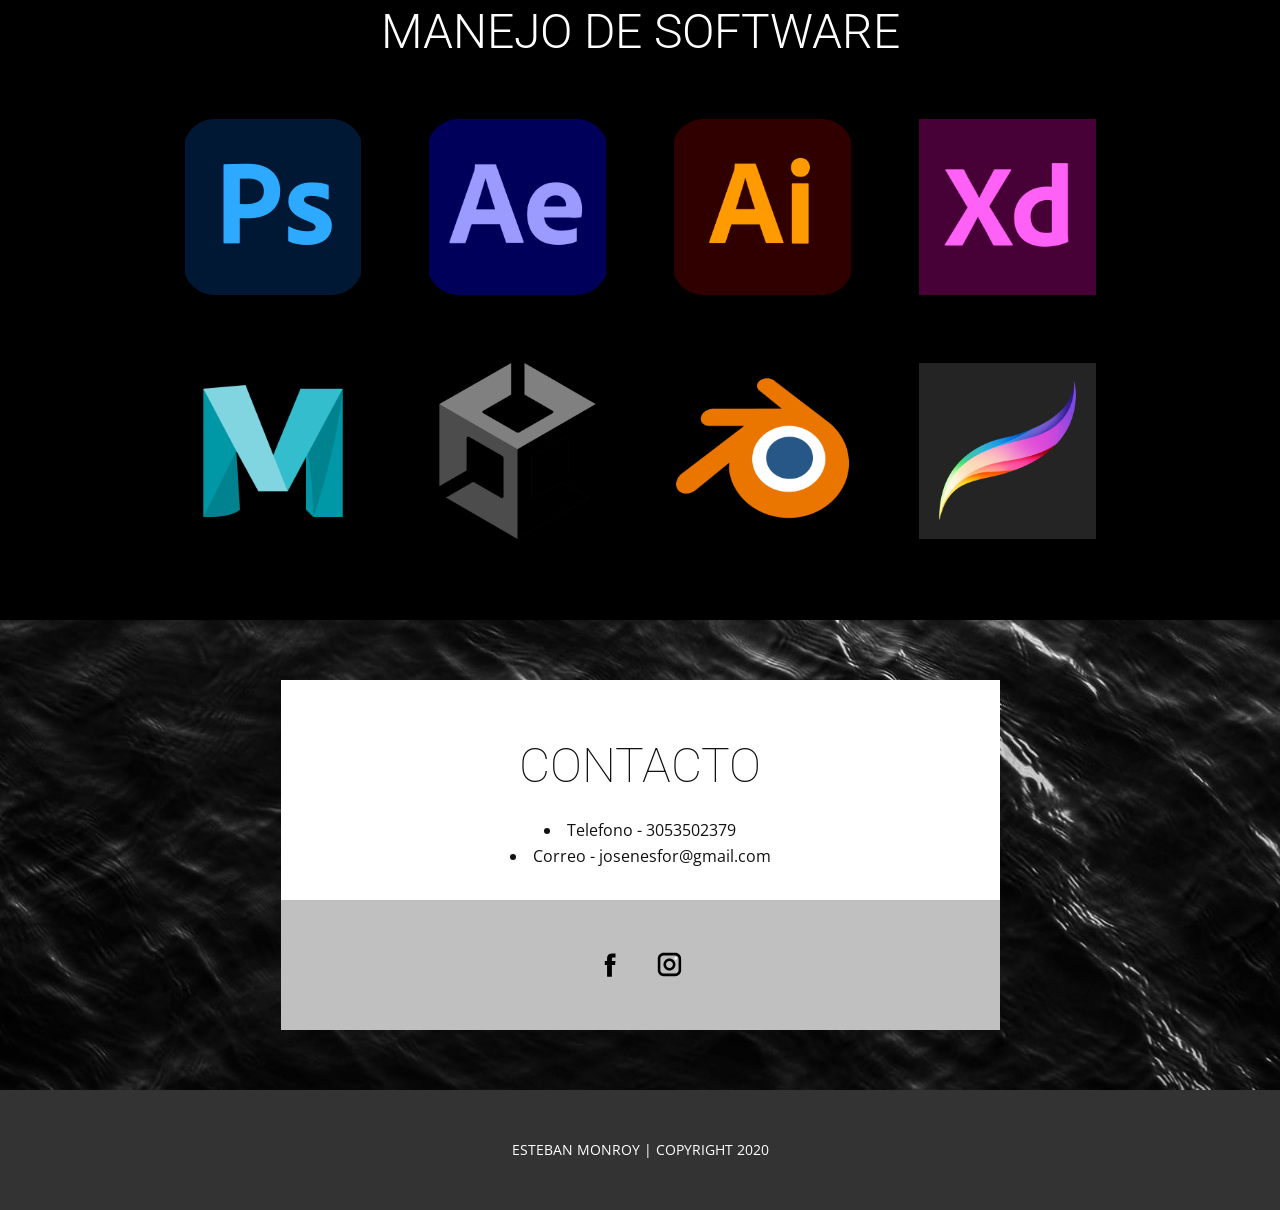
==== commit ffddc264: "Update index.html" ====
--- a/index.html
+++ b/index.html
@@ -189,7 +189,7 @@
         </div>
         <div class="u-effect-fade u-gallery-item u-block-control u-block-1c5e-20" style="" data-block="20">
           <div class="u-back-slide u-block-1c5e-21" style="">
-            <img class="u-back-image u-expanded u-block-1c5e-22" src="images/ositoamoroso.png" style="">
+            <img class="u-back-image u-expanded u-block-1c5e-22" src="images/odonto.png" style="">
           </div>
           <div class="u-over-slide u-shading u-block-1c5e-23" style="background-image: linear-gradient(0deg, rgba(var(--black-r),var(--black-g),var(--black-b),0.2), rgba(var(--black-r),var(--black-g),var(--black-b),0.2)); padding-top: 20px; padding-bottom: 20px; padding-left: 20px; padding-right: 20px">
             <h3 class="u-gallery-heading"></h3>
